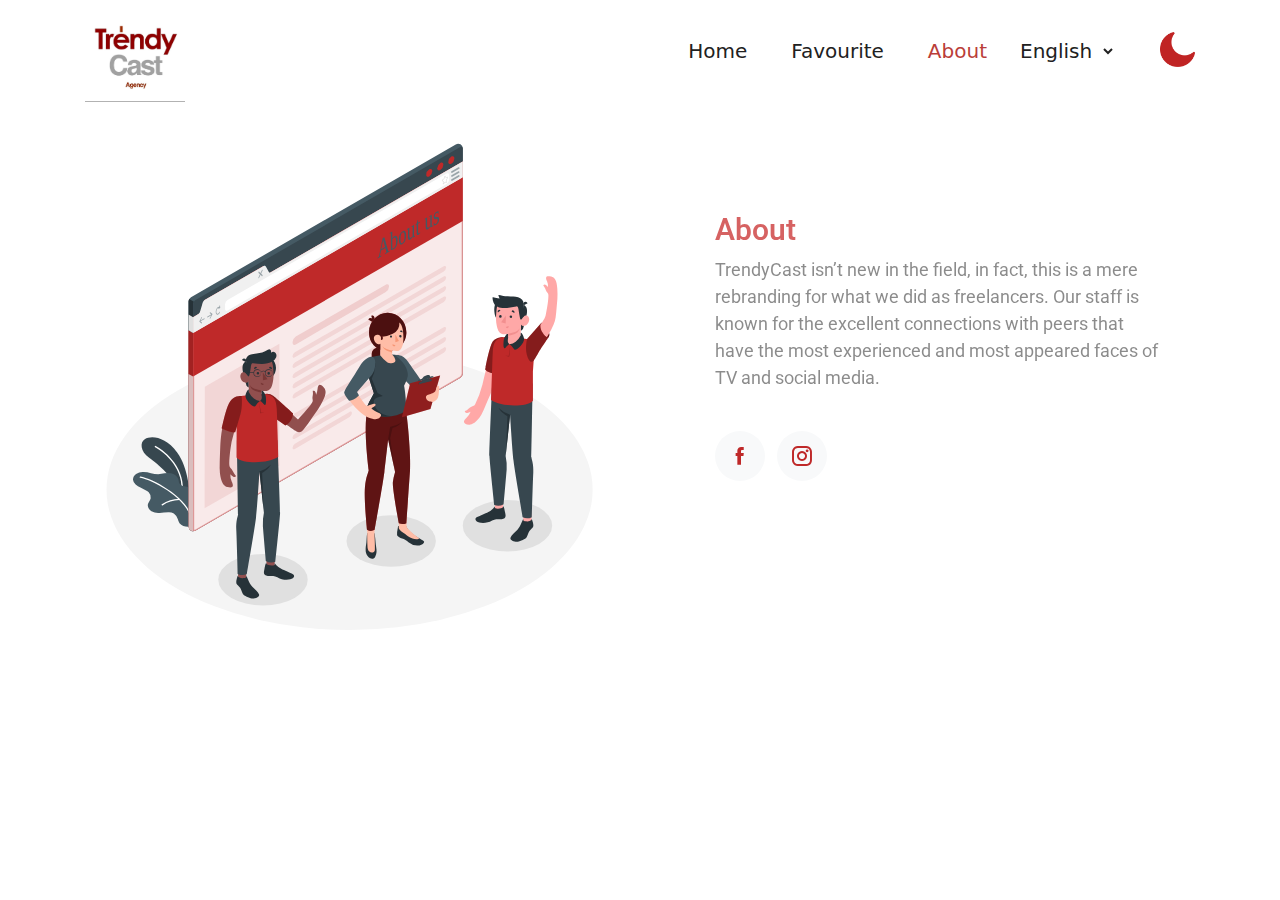
==== about.html @ 9079b52a "Add files via upload" ====
<!DOCTYPE html>
<html lang="en">

<head>
  <meta charset="utf-8">
  <title></title>
  
  <meta content="width=device-width, initial-scale=1.0" name="viewport">
  <meta content="" name="keywords">
  <meta content="" name="description">
  <!-- Google Fonts -->
  <link href="https://fonts.googleapis.com/css?family=Poppins:300,400,700|Roboto:300,400,700&display=swap"
    rel="stylesheet">

  <!-- Bootstrap CSS File -->
  <link href="vendor/bootstrap/css/bootstrap.min.css" rel="stylesheet">

  <!-- Vendor CSS Files -->
  <link href="vendor/icofont/icofont.min.css" rel="stylesheet">
  <link href="vendor/line-awesome/css/line-awesome.min.css" rel="stylesheet">
  <link href="vendor/aos/aos.css" rel="stylesheet">
  <link href="vendor/owlcarousel/assets/owl.carousel.min.css" rel="stylesheet">

  <!--   CSS File -->
  <link href="./css/style.css" rel="stylesheet"> 
  <style>
     .carousel-control-prev-icon {

background-image: url("img/right-arrowreverse.png");
}

.carousel-control-next-icon {

background-image: url("img/right-arrow.png");
}

:root 
  {
  --content:url("./img/moon.png");
  --mode:url("./img/logo.jpg");
  }
  .dark-mode 
  {
  --content:url("./img/sun.png");
  --mode:url("./img/rm_logo.png");

  }
    .changeimg {
  
      content:var(--mode);
      }
      .chngmode
      {
        
        content:var(--content);
      }
  
    </style>
</head>

<body>

  <div class="site-wrap">
    <div class="site-mobile-menu site-navbar-target " >
      <div class="site-mobile-menu-header">
        <div class="site-mobile-menu-close mt-3 ">
          <span class="icofont-close js-menu-toggle " ></span>
        </div>
      </div>
      <div class="site-mobile-menu-body"></div>
    </div>
    <header class="site-navbar js-sticky-header site-navbar-target" role="banner">

      <div class="container">
        <div class="row align-items-center">

          <div class="col-6 col-lg-2 d-block"> 
            <img class="changeimg" id="logoo" width="100"
            class="ml-3"alt="" >
       
          </div>

          <div class="col-12 col-md-10 d-none d-lg-block">
            <nav class="site-navigation position-relative text-right" role="navigation">

              <ul class="site-menu main-menu  js-clone-nav mr-auto d-none d-lg-block">
                <li ><a href="index.html" class="nav-link">Home</a></li>
        
                <li ><a href="favourite.html" class="nav-link">Favourite
                </a></li>
           
                <li class="active"><a href="about.html" class="nav-link">About </a></li>
                <li>
                  <select class="btn1" onchange="location = this.value;"> 
                    <option value="./about.html" selected>english</option> 
                      <option value="./kurdish/about.html" >kurdish</option> 
                   </select> 
                  </li>
   &nbsp; &nbsp; &nbsp; &nbsp; &nbsp;
   <li ><span onclick="iconn()"><img class="chngmode" id="icon" width="35" style="margin-bottom: 8px; cursor: pointer;"  alt=""></li></span>
                
              </ul>
            </nav>
          </div>


          <div class="col-6 d-inline-block d-lg-none ml-md-0 py-3" style="position: relative; top: 3px; ;">

            <a href="#" class="burger site-menu-toggle js-menu-toggle "   data-toggle="collapse"
              data-target="#main-navbar">
              <span></span>
            </a>
          </div>

        </div>
      </div>

    </header>
<main id="main">
    <div class="site-section ">
      <div class="container">
        <div class="row ">
            <div data-aos="fade-right"  class="col-md-6  text-center text-md-left mb-5  mb-md-0" >
                <img src="img/About us page.svg"  alt="">
                </div> 
                &nbsp;     &nbsp;     &nbsp;     &nbsp;
                &nbsp;     &nbsp;     &nbsp;     &nbsp;
          <div class="col-md-5 d"data-aos="fade-right" > 
            <h3 class="w">about</h3>
            <p class="dis">TrendyCast isn’t new in the field, in fact, this is a mere rebranding for what we did as freelancers. Our staff is known for the excellent connections with peers that have the most experienced and most appeared faces of TV and social media.
             </p> 
            <br>
            <p class="social">
                <a href="https://m.facebook.com/TrendyCastAgency/"target="_blank"><span class="icofont-facebook" ></span></a> &nbsp;
                <a href="https://instagram.com/trendycastagency?igshid=YmMyMTA2M2Y="target="_blank"><span class="icofont-instagram"></span></a>&nbsp;
       
                </p>
          </div>
        
        </div>
      </div>
    </div>


  </main> 

  <script>
   
    function iconn()
    {
        var icon = document.getElementById("icon"); 
    var logoo = document.getElementById("logoo")
      document.body.classList.toggle("dark-mode"); 
      var theme;
      if(document.body.classList.contains("dark-mode")){
     
        console.log("Dark mode");
    theme = "DARK";
      }
      else 
      {
      
        console.log("Light mode");
    theme = "LIGHT";
      }
      localStorage.setItem("PageTheme", JSON.stringify(theme));
    }
    let GetTheme = JSON.parse(localStorage.getItem("PageTheme"));
console.log(GetTheme);
if(GetTheme === "DARK"){
 
    document.body.classList = "dark-mode";
    
}else{
    document.body.classList = "";
}

  </script>
  <!-- Vendor JS Files -->
  <script src="vendor/jquery/jquery.min.js"></script>
  <script src="vendor/jquery/jquery-migrate.min.js"></script>
  <script src="vendor/bootstrap/js/bootstrap.min.js"></script>
  <script src="vendor/easing/easing.min.js"></script>
  <script src="vendor/sticky/sticky.js"></script>
  <script src="vendor/aos/aos.js"></script>
  <script src="vendor/owlcarousel/owl.carousel.min.js"></script>

  <!--  JS File -->
  <script src="js/main.js"></script>


</body>

</html>
---- vendor/line-awesome/css/line-awesome.min.css ----
.la,.lab,.lad,.lal,.lar,.las{-moz-osx-font-smoothing:grayscale;-webkit-font-smoothing:antialiased;display:inline-block;font-style:normal;font-variant:normal;text-rendering:auto;line-height:1}.la-lg{font-size:1.33333em;line-height:.75em;vertical-align:-.0667em}.la-xs{font-size:.75em}.la-sm{font-size:.875em}.la-1x{font-size:1em}.la-2x{font-size:2em}.la-3x{font-size:3em}.la-4x{font-size:4em}.la-5x{font-size:5em}.la-6x{font-size:6em}.la-7x{font-size:7em}.la-8x{font-size:8em}.la-9x{font-size:9em}.la-10x{font-size:10em}.la-fw{text-align:center;width:1.25em}.la-ul{list-style-type:none;margin-left:2.5em;padding-left:0}.la-ul>li{position:relative}.la-li{left:-2em;position:absolute;text-align:center;width:2em;line-height:inherit}.la-border{border:solid .08em #eee;border-radius:.1em;padding:.2em .25em .15em}.la-pull-left{float:left}.la-pull-right{float:right}.la.la-pull-left,.lab.la-pull-left,.lal.la-pull-left,.lar.la-pull-left,.las.la-pull-left{margin-right:.3em}.la.la-pull-right,.lab.la-pull-right,.lal.la-pull-right,.lar.la-pull-right,.las.la-pull-right{margin-left:.3em}.la-spin{-webkit-animation:la-spin 2s infinite linear;animation:la-spin 2s infinite linear}.la-pulse{-webkit-animation:la-spin 1s infinite steps(8);animation:la-spin 1s infinite steps(8)}@-webkit-keyframes la-spin{0%{-webkit-transform:rotate(0);transform:rotate(0)}100%{-webkit-transform:rotate(360deg);transform:rotate(360deg)}}@keyframes la-spin{0%{-webkit-transform:rotate(0);transform:rotate(0)}100%{-webkit-transform:rotate(360deg);transform:rotate(360deg)}}.la-rotate-90{-webkit-transform:rotate(90deg);transform:rotate(90deg)}.la-rotate-180{-webkit-transform:rotate(180deg);transform:rotate(180deg)}.la-rotate-270{-webkit-transform:rotate(270deg);transform:rotate(270deg)}.la-flip-horizontal{-webkit-transform:scale(-1,1);transform:scale(-1,1)}.la-flip-vertical{-webkit-transform:scale(1,-1);transform:scale(1,-1)}.la-flip-both,.la-flip-horizontal.la-flip-vertical{-webkit-transform:scale(-1,-1);transform:scale(-1,-1)}:root .la-flip-both,:root .la-flip-horizontal,:root .la-flip-vertical,:root .la-rotate-180,:root .la-rotate-270,:root .la-rotate-90{-webkit-filter:none;filter:none}.la-stack{display:inline-block;height:2em;line-height:2em;position:relative;vertical-align:middle;width:2.5em}.la-stack-1x,.la-stack-2x{left:0;position:absolute;text-align:center;width:100%}.la-stack-1x{line-height:inherit}.la-stack-2x{font-size:2em}.la-inverse{color:#fff}.la-500px:before{content:"\f26e"}.la-accessible-icon:before{content:"\f368"}.la-accusoft:before{content:"\f369"}.la-acquisitions-incorporated:before{content:"\f6af"}.la-ad:before{content:"\f641"}.la-address-book:before{content:"\f2b9"}.la-address-card:before{content:"\f2bb"}.la-adjust:before{content:"\f042"}.la-adn:before{content:"\f170"}.la-adobe:before{content:"\f778"}.la-adversal:before{content:"\f36a"}.la-affiliatetheme:before{content:"\f36b"}.la-air-freshener:before{content:"\f5d0"}.la-airbnb:before{content:"\f834"}.la-algolia:before{content:"\f36c"}.la-align-center:before{content:"\f037"}.la-align-justify:before{content:"\f039"}.la-align-left:before{content:"\f036"}.la-align-right:before{content:"\f038"}.la-alipay:before{content:"\f642"}.la-allergies:before{content:"\f461"}.la-amazon:before{content:"\f270"}.la-amazon-pay:before{content:"\f42c"}.la-ambulance:before{content:"\f0f9"}.la-american-sign-language-interpreting:before{content:"\f2a3"}.la-amilia:before{content:"\f36d"}.la-anchor:before{content:"\f13d"}.la-android:before{content:"\f17b"}.la-angellist:before{content:"\f209"}.la-angle-double-down:before{content:"\f103"}.la-angle-double-left:before{content:"\f100"}.la-angle-double-right:before{content:"\f101"}.la-angle-double-up:before{content:"\f102"}.la-angle-down:before{content:"\f107"}.la-angle-left:before{content:"\f104"}.la-angle-right:before{content:"\f105"}.la-angle-up:before{content:"\f106"}.la-angry:before{content:"\f556"}.la-angrycreative:before{content:"\f36e"}.la-angular:before{content:"\f420"}.la-ankh:before{content:"\f644"}.la-app-store:before{content:"\f36f"}.la-app-store-ios:before{content:"\f370"}.la-apper:before{content:"\f371"}.la-apple:before{content:"\f179"}.la-apple-alt:before{content:"\f5d1"}.la-apple-pay:before{content:"\f415"}.la-archive:before{content:"\f187"}.la-archway:before{content:"\f557"}.la-arrow-alt-circle-down:before{content:"\f358"}.la-arrow-alt-circle-left:before{content:"\f359"}.la-arrow-alt-circle-right:before{content:"\f35a"}.la-arrow-alt-circle-up:before{content:"\f35b"}.la-arrow-circle-down:before{content:"\f0ab"}.la-arrow-circle-left:before{content:"\f0a8"}.la-arrow-circle-right:before{content:"\f0a9"}.la-arrow-circle-up:before{content:"\f0aa"}.la-arrow-down:before{content:"\f063"}.la-arrow-left:before{content:"\f060"}.la-arrow-right:before{content:"\f061"}.la-arrow-up:before{content:"\f062"}.la-arrows-alt:before{content:"\f0b2"}.la-arrows-alt-h:before{content:"\f337"}.la-arrows-alt-v:before{content:"\f338"}.la-artstation:before{content:"\f77a"}.la-assistive-listening-systems:before{content:"\f2a2"}.la-asterisk:before{content:"\f069"}.la-asymmetrik:before{content:"\f372"}.la-at:before{content:"\f1fa"}.la-atlas:before{content:"\f558"}.la-atlassian:before{content:"\f77b"}.la-atom:before{content:"\f5d2"}.la-audible:before{content:"\f373"}.la-audio-description:before{content:"\f29e"}.la-autoprefixer:before{content:"\f41c"}.la-avianex:before{content:"\f374"}.la-aviato:before{content:"\f421"}.la-award:before{content:"\f559"}.la-aws:before{content:"\f375"}.la-baby:before{content:"\f77c"}.la-baby-carriage:before{content:"\f77d"}.la-backspace:before{content:"\f55a"}.la-backward:before{content:"\f04a"}.la-bacon:before{content:"\f7e5"}.la-balance-scale:before{content:"\f24e"}.la-balance-scale-left:before{content:"\f515"}.la-balance-scale-right:before{content:"\f516"}.la-ban:before{content:"\f05e"}.la-band-aid:before{content:"\f462"}.la-bandcamp:before{content:"\f2d5"}.la-barcode:before{content:"\f02a"}.la-bars:before{content:"\f0c9"}.la-baseball-ball:before{content:"\f433"}.la-basketball-ball:before{content:"\f434"}.la-bath:before{content:"\f2cd"}.la-battery-empty:before{content:"\f244"}.la-battery-full:before{content:"\f240"}.la-battery-half:before{content:"\f242"}.la-battery-quarter:before{content:"\f243"}.la-battery-three-quarters:before{content:"\f241"}.la-battle-net:before{content:"\f835"}.la-bed:before{content:"\f236"}.la-beer:before{content:"\f0fc"}.la-behance:before{content:"\f1b4"}.la-behance-square:before{content:"\f1b5"}.la-bell:before{content:"\f0f3"}.la-bell-slash:before{content:"\f1f6"}.la-bezier-curve:before{content:"\f55b"}.la-bible:before{content:"\f647"}.la-bicycle:before{content:"\f206"}.la-biking:before{content:"\f84a"}.la-bimobject:before{content:"\f378"}.la-binoculars:before{content:"\f1e5"}.la-biohazard:before{content:"\f780"}.la-birthday-cake:before{content:"\f1fd"}.la-bitbucket:before{content:"\f171"}.la-bitcoin:before{content:"\f379"}.la-bity:before{content:"\f37a"}.la-black-tie:before{content:"\f27e"}.la-blackberry:before{content:"\f37b"}.la-blender:before{content:"\f517"}.la-blender-phone:before{content:"\f6b6"}.la-blind:before{content:"\f29d"}.la-blog:before{content:"\f781"}.la-blogger:before{content:"\f37c"}.la-blogger-b:before{content:"\f37d"}.la-bluetooth:before{content:"\f293"}.la-bluetooth-b:before{content:"\f294"}.la-bold:before{content:"\f032"}.la-bolt:before{content:"\f0e7"}.la-bomb:before{content:"\f1e2"}.la-bone:before{content:"\f5d7"}.la-bong:before{content:"\f55c"}.la-book:before{content:"\f02d"}.la-book-dead:before{content:"\f6b7"}.la-book-medical:before{content:"\f7e6"}.la-book-open:before{content:"\f518"}.la-book-reader:before{content:"\f5da"}.la-bookmark:before{content:"\f02e"}.la-bootstrap:before{content:"\f836"}.la-border-all:before{content:"\f84c"}.la-border-none:before{content:"\f850"}.la-border-style:before{content:"\f853"}.la-bowling-ball:before{content:"\f436"}.la-box:before{content:"\f466"}.la-box-open:before{content:"\f49e"}.la-boxes:before{content:"\f468"}.la-braille:before{content:"\f2a1"}.la-brain:before{content:"\f5dc"}.la-bread-slice:before{content:"\f7ec"}.la-briefcase:before{content:"\f0b1"}.la-briefcase-medical:before{content:"\f469"}.la-broadcast-tower:before{content:"\f519"}.la-broom:before{content:"\f51a"}.la-brush:before{content:"\f55d"}.la-btc:before{content:"\f15a"}.la-buffer:before{content:"\f837"}.la-bug:before{content:"\f188"}.la-building:before{content:"\f1ad"}.la-bullhorn:before{content:"\f0a1"}.la-bullseye:before{content:"\f140"}.la-burn:before{content:"\f46a"}.la-buromobelexperte:before{content:"\f37f"}.la-bus:before{content:"\f207"}.la-bus-alt:before{content:"\f55e"}.la-business-time:before{content:"\f64a"}.la-buy-n-large:before{content:"\f8a6"}.la-buysellads:before{content:"\f20d"}.la-calculator:before{content:"\f1ec"}.la-calendar:before{content:"\f133"}.la-calendar-alt:before{content:"\f073"}.la-calendar-check:before{content:"\f274"}.la-calendar-day:before{content:"\f783"}.la-calendar-minus:before{content:"\f272"}.la-calendar-plus:before{content:"\f271"}.la-calendar-times:before{content:"\f273"}.la-calendar-week:before{content:"\f784"}.la-camera:before{content:"\f030"}.la-camera-retro:before{content:"\f083"}.la-campground:before{content:"\f6bb"}.la-canadian-maple-leaf:before{content:"\f785"}.la-candy-cane:before{content:"\f786"}.la-cannabis:before{content:"\f55f"}.la-capsules:before{content:"\f46b"}.la-car:before{content:"\f1b9"}.la-car-alt:before{content:"\f5de"}.la-car-battery:before{content:"\f5df"}.la-car-crash:before{content:"\f5e1"}.la-car-side:before{content:"\f5e4"}.la-caret-down:before{content:"\f0d7"}.la-caret-left:before{content:"\f0d9"}.la-caret-right:before{content:"\f0da"}.la-caret-square-down:before{content:"\f150"}.la-caret-square-left:before{content:"\f191"}.la-caret-square-right:before{content:"\f152"}.la-caret-square-up:before{content:"\f151"}.la-caret-up:before{content:"\f0d8"}.la-carrot:before{content:"\f787"}.la-cart-arrow-down:before{content:"\f218"}.la-cart-plus:before{content:"\f217"}.la-cash-register:before{content:"\f788"}.la-cat:before{content:"\f6be"}.la-cc-amazon-pay:before{content:"\f42d"}.la-cc-amex:before{content:"\f1f3"}.la-cc-apple-pay:before{content:"\f416"}.la-cc-diners-club:before{content:"\f24c"}.la-cc-discover:before{content:"\f1f2"}.la-cc-jcb:before{content:"\f24b"}.la-cc-mastercard:before{content:"\f1f1"}.la-cc-paypal:before{content:"\f1f4"}.la-cc-stripe:before{content:"\f1f5"}.la-cc-visa:before{content:"\f1f0"}.la-centercode:before{content:"\f380"}.la-centos:before{content:"\f789"}.la-certificate:before{content:"\f0a3"}.la-chair:before{content:"\f6c0"}.la-chalkboard:before{content:"\f51b"}.la-chalkboard-teacher:before{content:"\f51c"}.la-charging-station:before{content:"\f5e7"}.la-chart-area:before{content:"\f1fe"}.la-chart-bar:before{content:"\f080"}.la-chart-line:before{content:"\f201"}.la-chart-pie:before{content:"\f200"}.la-check:before{content:"\f00c"}.la-check-circle:before{content:"\f058"}.la-check-double:before{content:"\f560"}.la-check-square:before{content:"\f14a"}.la-cheese:before{content:"\f7ef"}.la-chess:before{content:"\f439"}.la-chess-bishop:before{content:"\f43a"}.la-chess-board:before{content:"\f43c"}.la-chess-king:before{content:"\f43f"}.la-chess-knight:before{content:"\f441"}.la-chess-pawn:before{content:"\f443"}.la-chess-queen:before{content:"\f445"}.la-chess-rook:before{content:"\f447"}.la-chevron-circle-down:before{content:"\f13a"}.la-chevron-circle-left:before{content:"\f137"}.la-chevron-circle-right:before{content:"\f138"}.la-chevron-circle-up:before{content:"\f139"}.la-chevron-down:before{content:"\f078"}.la-chevron-left:before{content:"\f053"}.la-chevron-right:before{content:"\f054"}.la-chevron-up:before{content:"\f077"}.la-child:before{content:"\f1ae"}.la-chrome:before{content:"\f268"}.la-chromecast:before{content:"\f838"}.la-church:before{content:"\f51d"}.la-circle:before{content:"\f111"}.la-circle-notch:before{content:"\f1ce"}.la-city:before{content:"\f64f"}.la-clinic-medical:before{content:"\f7f2"}.la-clipboard:before{content:"\f328"}.la-clipboard-check:before{content:"\f46c"}.la-clipboard-list:before{content:"\f46d"}.la-clock:before{content:"\f017"}.la-clone:before{content:"\f24d"}.la-closed-captioning:before{content:"\f20a"}.la-cloud:before{content:"\f0c2"}.la-cloud-download-alt:before{content:"\f381"}.la-cloud-meatball:before{content:"\f73b"}.la-cloud-moon:before{content:"\f6c3"}.la-cloud-moon-rain:before{content:"\f73c"}.la-cloud-rain:before{content:"\f73d"}.la-cloud-showers-heavy:before{content:"\f740"}.la-cloud-sun:before{content:"\f6c4"}.la-cloud-sun-rain:before{content:"\f743"}.la-cloud-upload-alt:before{content:"\f382"}.la-cloudscale:before{content:"\f383"}.la-cloudsmith:before{content:"\f384"}.la-cloudversify:before{content:"\f385"}.la-cocktail:before{content:"\f561"}.la-code:before{content:"\f121"}.la-code-branch:before{content:"\f126"}.la-codepen:before{content:"\f1cb"}.la-codiepie:before{content:"\f284"}.la-coffee:before{content:"\f0f4"}.la-cog:before{content:"\f013"}.la-cogs:before{content:"\f085"}.la-coins:before{content:"\f51e"}.la-columns:before{content:"\f0db"}.la-comment:before{content:"\f075"}.la-comment-alt:before{content:"\f27a"}.la-comment-dollar:before{content:"\f651"}.la-comment-dots:before{content:"\f4ad"}.la-comment-medical:before{content:"\f7f5"}.la-comment-slash:before{content:"\f4b3"}.la-comments:before{content:"\f086"}.la-comments-dollar:before{content:"\f653"}.la-compact-disc:before{content:"\f51f"}.la-compass:before{content:"\f14e"}.la-compress:before{content:"\f066"}.la-compress-arrows-alt:before{content:"\f78c"}.la-concierge-bell:before{content:"\f562"}.la-confluence:before{content:"\f78d"}.la-connectdevelop:before{content:"\f20e"}.la-contao:before{content:"\f26d"}.la-cookie:before{content:"\f563"}.la-cookie-bite:before{content:"\f564"}.la-copy:before{content:"\f0c5"}.la-copyright:before{content:"\f1f9"}.la-cotton-bureau:before{content:"\f89e"}.la-couch:before{content:"\f4b8"}.la-cpanel:before{content:"\f388"}.la-creative-commons:before{content:"\f25e"}.la-creative-commons-by:before{content:"\f4e7"}.la-creative-commons-nc:before{content:"\f4e8"}.la-creative-commons-nc-eu:before{content:"\f4e9"}.la-creative-commons-nc-jp:before{content:"\f4ea"}.la-creative-commons-nd:before{content:"\f4eb"}.la-creative-commons-pd:before{content:"\f4ec"}.la-creative-commons-pd-alt:before{content:"\f4ed"}.la-creative-commons-remix:before{content:"\f4ee"}.la-creative-commons-sa:before{content:"\f4ef"}.la-creative-commons-sampling:before{content:"\f4f0"}.la-creative-commons-sampling-plus:before{content:"\f4f1"}.la-creative-commons-share:before{content:"\f4f2"}.la-creative-commons-zero:before{content:"\f4f3"}.la-credit-card:before{content:"\f09d"}.la-critical-role:before{content:"\f6c9"}.la-crop:before{content:"\f125"}.la-crop-alt:before{content:"\f565"}.la-cross:before{content:"\f654"}.la-crosshairs:before{content:"\f05b"}.la-crow:before{content:"\f520"}.la-crown:before{content:"\f521"}.la-crutch:before{content:"\f7f7"}.la-css3:before{content:"\f13c"}.la-css3-alt:before{content:"\f38b"}.la-cube:before{content:"\f1b2"}.la-cubes:before{content:"\f1b3"}.la-cut:before{content:"\f0c4"}.la-cuttlefish:before{content:"\f38c"}.la-d-and-d:before{content:"\f38d"}.la-d-and-d-beyond:before{content:"\f6ca"}.la-dashcube:before{content:"\f210"}.la-database:before{content:"\f1c0"}.la-deaf:before{content:"\f2a4"}.la-delicious:before{content:"\f1a5"}.la-democrat:before{content:"\f747"}.la-deploydog:before{content:"\f38e"}.la-deskpro:before{content:"\f38f"}.la-desktop:before{content:"\f108"}.la-dev:before{content:"\f6cc"}.la-deviantart:before{content:"\f1bd"}.la-dharmachakra:before{content:"\f655"}.la-dhl:before{content:"\f790"}.la-diagnoses:before{content:"\f470"}.la-diaspora:before{content:"\f791"}.la-dice:before{content:"\f522"}.la-dice-d20:before{content:"\f6cf"}.la-dice-d6:before{content:"\f6d1"}.la-dice-five:before{content:"\f523"}.la-dice-four:before{content:"\f524"}.la-dice-one:before{content:"\f525"}.la-dice-six:before{content:"\f526"}.la-dice-three:before{content:"\f527"}.la-dice-two:before{content:"\f528"}.la-digg:before{content:"\f1a6"}.la-digital-ocean:before{content:"\f391"}.la-digital-tachograph:before{content:"\f566"}.la-directions:before{content:"\f5eb"}.la-discord:before{content:"\f392"}.la-discourse:before{content:"\f393"}.la-divide:before{content:"\f529"}.la-dizzy:before{content:"\f567"}.la-dna:before{content:"\f471"}.la-dochub:before{content:"\f394"}.la-docker:before{content:"\f395"}.la-dog:before{content:"\f6d3"}.la-dollar-sign:before{content:"\f155"}.la-dolly:before{content:"\f472"}.la-dolly-flatbed:before{content:"\f474"}.la-donate:before{content:"\f4b9"}.la-door-closed:before{content:"\f52a"}.la-door-open:before{content:"\f52b"}.la-dot-circle:before{content:"\f192"}.la-dove:before{content:"\f4ba"}.la-download:before{content:"\f019"}.la-draft2digital:before{content:"\f396"}.la-drafting-compass:before{content:"\f568"}.la-dragon:before{content:"\f6d5"}.la-draw-polygon:before{content:"\f5ee"}.la-dribbble:before{content:"\f17d"}.la-dribbble-square:before{content:"\f397"}.la-dropbox:before{content:"\f16b"}.la-drum:before{content:"\f569"}.la-drum-steelpan:before{content:"\f56a"}.la-drumstick-bite:before{content:"\f6d7"}.la-drupal:before{content:"\f1a9"}.la-dumbbell:before{content:"\f44b"}.la-dumpster:before{content:"\f793"}.la-dumpster-fire:before{content:"\f794"}.la-dungeon:before{content:"\f6d9"}.la-dyalog:before{content:"\f399"}.la-earlybirds:before{content:"\f39a"}.la-ebay:before{content:"\f4f4"}.la-edge:before{content:"\f282"}.la-edit:before{content:"\f044"}.la-egg:before{content:"\f7fb"}.la-eject:before{content:"\f052"}.la-elementor:before{content:"\f430"}.la-ellipsis-h:before{content:"\f141"}.la-ellipsis-v:before{content:"\f142"}.la-ello:before{content:"\f5f1"}.la-ember:before{content:"\f423"}.la-empire:before{content:"\f1d1"}.la-envelope:before{content:"\f0e0"}.la-envelope-open:before{content:"\f2b6"}.la-envelope-open-text:before{content:"\f658"}.la-envelope-square:before{content:"\f199"}.la-envira:before{content:"\f299"}.la-equals:before{content:"\f52c"}.la-eraser:before{content:"\f12d"}.la-erlang:before{content:"\f39d"}.la-ethereum:before{content:"\f42e"}.la-ethernet:before{content:"\f796"}.la-etsy:before{content:"\f2d7"}.la-euro-sign:before{content:"\f153"}.la-evernote:before{content:"\f839"}.la-exchange-alt:before{content:"\f362"}.la-exclamation:before{content:"\f12a"}.la-exclamation-circle:before{content:"\f06a"}.la-exclamation-triangle:before{content:"\f071"}.la-expand:before{content:"\f065"}.la-expand-arrows-alt:before{content:"\f31e"}.la-expeditedssl:before{content:"\f23e"}.la-external-link-alt:before{content:"\f35d"}.la-external-link-square-alt:before{content:"\f360"}.la-eye:before{content:"\f06e"}.la-eye-dropper:before{content:"\f1fb"}.la-eye-slash:before{content:"\f070"}.la-facebook:before{content:"\f09a"}.la-facebook-f:before{content:"\f39e"}.la-facebook-messenger:before{content:"\f39f"}.la-facebook-square:before{content:"\f082"}.la-fan:before{content:"\f863"}.la-fantasy-flight-games:before{content:"\f6dc"}.la-fast-backward:before{content:"\f049"}.la-fast-forward:before{content:"\f050"}.la-fax:before{content:"\f1ac"}.la-feather:before{content:"\f52d"}.la-feather-alt:before{content:"\f56b"}.la-fedex:before{content:"\f797"}.la-fedora:before{content:"\f798"}.la-female:before{content:"\f182"}.la-fighter-jet:before{content:"\f0fb"}.la-figma:before{content:"\f799"}.la-file:before{content:"\f15b"}.la-file-alt:before{content:"\f15c"}.la-file-archive:before{content:"\f1c6"}.la-file-audio:before{content:"\f1c7"}.la-file-code:before{content:"\f1c9"}.la-file-contract:before{content:"\f56c"}.la-file-csv:before{content:"\f6dd"}.la-file-download:before{content:"\f56d"}.la-file-excel:before{content:"\f1c3"}.la-file-export:before{content:"\f56e"}.la-file-image:before{content:"\f1c5"}.la-file-import:before{content:"\f56f"}.la-file-invoice:before{content:"\f570"}.la-file-invoice-dollar:before{content:"\f571"}.la-file-medical:before{content:"\f477"}.la-file-medical-alt:before{content:"\f478"}.la-file-pdf:before{content:"\f1c1"}.la-file-powerpoint:before{content:"\f1c4"}.la-file-prescription:before{content:"\f572"}.la-file-signature:before{content:"\f573"}.la-file-upload:before{content:"\f574"}.la-file-video:before{content:"\f1c8"}.la-file-word:before{content:"\f1c2"}.la-fill:before{content:"\f575"}.la-fill-drip:before{content:"\f576"}.la-film:before{content:"\f008"}.la-filter:before{content:"\f0b0"}.la-fingerprint:before{content:"\f577"}.la-fire:before{content:"\f06d"}.la-fire-alt:before{content:"\f7e4"}.la-fire-extinguisher:before{content:"\f134"}.la-firefox:before{content:"\f269"}.la-first-aid:before{content:"\f479"}.la-first-order:before{content:"\f2b0"}.la-first-order-alt:before{content:"\f50a"}.la-firstdraft:before{content:"\f3a1"}.la-fish:before{content:"\f578"}.la-fist-raised:before{content:"\f6de"}.la-flag:before{content:"\f024"}.la-flag-checkered:before{content:"\f11e"}.la-flag-usa:before{content:"\f74d"}.la-flask:before{content:"\f0c3"}.la-flickr:before{content:"\f16e"}.la-flipboard:before{content:"\f44d"}.la-flushed:before{content:"\f579"}.la-fly:before{content:"\f417"}.la-folder:before{content:"\f07b"}.la-folder-minus:before{content:"\f65d"}.la-folder-open:before{content:"\f07c"}.la-folder-plus:before{content:"\f65e"}.la-font:before{content:"\f031"}.la-font-awesome:before{content:"\f2b4"}.la-font-awesome-alt:before{content:"\f35c"}.la-font-awesome-flag:before{content:"\f425"}.la-font-awesome-logo-full:before{content:"\f4e6"}.la-fonticons:before{content:"\f280"}.la-fonticons-fi:before{content:"\f3a2"}.la-football-ball:before{content:"\f44e"}.la-fort-awesome:before{content:"\f286"}.la-fort-awesome-alt:before{content:"\f3a3"}.la-forumbee:before{content:"\f211"}.la-forward:before{content:"\f04e"}.la-foursquare:before{content:"\f180"}.la-free-code-camp:before{content:"\f2c5"}.la-freebsd:before{content:"\f3a4"}.la-frog:before{content:"\f52e"}.la-frown:before{content:"\f119"}.la-frown-open:before{content:"\f57a"}.la-fulcrum:before{content:"\f50b"}.la-funnel-dollar:before{content:"\f662"}.la-futbol:before{content:"\f1e3"}.la-galactic-republic:before{content:"\f50c"}.la-galactic-senate:before{content:"\f50d"}.la-gamepad:before{content:"\f11b"}.la-gas-pump:before{content:"\f52f"}.la-gavel:before{content:"\f0e3"}.la-gem:before{content:"\f3a5"}.la-genderless:before{content:"\f22d"}.la-get-pocket:before{content:"\f265"}.la-gg:before{content:"\f260"}.la-gg-circle:before{content:"\f261"}.la-ghost:before{content:"\f6e2"}.la-gift:before{content:"\f06b"}.la-gifts:before{content:"\f79c"}.la-git:before{content:"\f1d3"}.la-git-alt:before{content:"\f841"}.la-git-square:before{content:"\f1d2"}.la-github:before{content:"\f09b"}.la-github-alt:before{content:"\f113"}.la-github-square:before{content:"\f092"}.la-gitkraken:before{content:"\f3a6"}.la-gitlab:before{content:"\f296"}.la-gitter:before{content:"\f426"}.la-glass-cheers:before{content:"\f79f"}.la-glass-martini:before{content:"\f000"}.la-glass-martini-alt:before{content:"\f57b"}.la-glass-whiskey:before{content:"\f7a0"}.la-glasses:before{content:"\f530"}.la-glide:before{content:"\f2a5"}.la-glide-g:before{content:"\f2a6"}.la-globe:before{content:"\f0ac"}.la-globe-africa:before{content:"\f57c"}.la-globe-americas:before{content:"\f57d"}.la-globe-asia:before{content:"\f57e"}.la-globe-europe:before{content:"\f7a2"}.la-gofore:before{content:"\f3a7"}.la-golf-ball:before{content:"\f450"}.la-goodreads:before{content:"\f3a8"}.la-goodreads-g:before{content:"\f3a9"}.la-google:before{content:"\f1a0"}.la-google-drive:before{content:"\f3aa"}.la-google-play:before{content:"\f3ab"}.la-google-plus:before{content:"\f2b3"}.la-google-plus-g:before{content:"\f0d5"}.la-google-plus-square:before{content:"\f0d4"}.la-google-wallet:before{content:"\f1ee"}.la-gopuram:before{content:"\f664"}.la-graduation-cap:before{content:"\f19d"}.la-gratipay:before{content:"\f184"}.la-grav:before{content:"\f2d6"}.la-greater-than:before{content:"\f531"}.la-greater-than-equal:before{content:"\f532"}.la-grimace:before{content:"\f57f"}.la-grin:before{content:"\f580"}.la-grin-alt:before{content:"\f581"}.la-grin-beam:before{content:"\f582"}.la-grin-beam-sweat:before{content:"\f583"}.la-grin-hearts:before{content:"\f584"}.la-grin-squint:before{content:"\f585"}.la-grin-squint-tears:before{content:"\f586"}.la-grin-stars:before{content:"\f587"}.la-grin-tears:before{content:"\f588"}.la-grin-tongue:before{content:"\f589"}.la-grin-tongue-squint:before{content:"\f58a"}.la-grin-tongue-wink:before{content:"\f58b"}.la-grin-wink:before{content:"\f58c"}.la-grip-horizontal:before{content:"\f58d"}.la-grip-lines:before{content:"\f7a4"}.la-grip-lines-vertical:before{content:"\f7a5"}.la-grip-vertical:before{content:"\f58e"}.la-gripfire:before{content:"\f3ac"}.la-grunt:before{content:"\f3ad"}.la-guitar:before{content:"\f7a6"}.la-gulp:before{content:"\f3ae"}.la-h-square:before{content:"\f0fd"}.la-hacker-news:before{content:"\f1d4"}.la-hacker-news-square:before{content:"\f3af"}.la-hackerrank:before{content:"\f5f7"}.la-hamburger:before{content:"\f805"}.la-hammer:before{content:"\f6e3"}.la-hamsa:before{content:"\f665"}.la-hand-holding:before{content:"\f4bd"}.la-hand-holding-heart:before{content:"\f4be"}.la-hand-holding-usd:before{content:"\f4c0"}.la-hand-lizard:before{content:"\f258"}.la-hand-middle-finger:before{content:"\f806"}.la-hand-paper:before{content:"\f256"}.la-hand-peace:before{content:"\f25b"}.la-hand-point-down:before{content:"\f0a7"}.la-hand-point-left:before{content:"\f0a5"}.la-hand-point-right:before{content:"\f0a4"}.la-hand-point-up:before{content:"\f0a6"}.la-hand-pointer:before{content:"\f25a"}.la-hand-rock:before{content:"\f255"}.la-hand-scissors:before{content:"\f257"}.la-hand-spock:before{content:"\f259"}.la-hands:before{content:"\f4c2"}.la-hands-helping:before{content:"\f4c4"}.la-handshake:before{content:"\f2b5"}.la-hanukiah:before{content:"\f6e6"}.la-hard-hat:before{content:"\f807"}.la-hashtag:before{content:"\f292"}.la-hat-cowboy:before{content:"\f8c0"}.la-hat-cowboy-side:before{content:"\f8c1"}.la-hat-wizard:before{content:"\f6e8"}.la-haykal:before{content:"\f666"}.la-hdd:before{content:"\f0a0"}.la-heading:before{content:"\f1dc"}.la-headphones:before{content:"\f025"}.la-headphones-alt:before{content:"\f58f"}.la-headset:before{content:"\f590"}.la-heart:before{content:"\f004"}.la-heart-broken:before{content:"\f7a9"}.la-heartbeat:before{content:"\f21e"}.la-helicopter:before{content:"\f533"}.la-highlighter:before{content:"\f591"}.la-hiking:before{content:"\f6ec"}.la-hippo:before{content:"\f6ed"}.la-hips:before{content:"\f452"}.la-hire-a-helper:before{content:"\f3b0"}.la-history:before{content:"\f1da"}.la-hockey-puck:before{content:"\f453"}.la-holly-berry:before{content:"\f7aa"}.la-home:before{content:"\f015"}.la-hooli:before{content:"\f427"}.la-hornbill:before{content:"\f592"}.la-horse:before{content:"\f6f0"}.la-horse-head:before{content:"\f7ab"}.la-hospital:before{content:"\f0f8"}.la-hospital-alt:before{content:"\f47d"}.la-hospital-symbol:before{content:"\f47e"}.la-hot-tub:before{content:"\f593"}.la-hotdog:before{content:"\f80f"}.la-hotel:before{content:"\f594"}.la-hotjar:before{content:"\f3b1"}.la-hourglass:before{content:"\f254"}.la-hourglass-end:before{content:"\f253"}.la-hourglass-half:before{content:"\f252"}.la-hourglass-start:before{content:"\f251"}.la-house-damage:before{content:"\f6f1"}.la-houzz:before{content:"\f27c"}.la-hryvnia:before{content:"\f6f2"}.la-html5:before{content:"\f13b"}.la-hubspot:before{content:"\f3b2"}.la-i-cursor:before{content:"\f246"}.la-ice-cream:before{content:"\f810"}.la-icicles:before{content:"\f7ad"}.la-icons:before{content:"\f86d"}.la-id-badge:before{content:"\f2c1"}.la-id-card:before{content:"\f2c2"}.la-id-card-alt:before{content:"\f47f"}.la-igloo:before{content:"\f7ae"}.la-image:before{content:"\f03e"}.la-images:before{content:"\f302"}.la-imdb:before{content:"\f2d8"}.la-inbox:before{content:"\f01c"}.la-indent:before{content:"\f03c"}.la-industry:before{content:"\f275"}.la-infinity:before{content:"\f534"}.la-info:before{content:"\f129"}.la-info-circle:before{content:"\f05a"}.la-instagram:before{content:"\f16d"}.la-intercom:before{content:"\f7af"}.la-internet-explorer:before{content:"\f26b"}.la-invision:before{content:"\f7b0"}.la-ioxhost:before{content:"\f208"}.la-italic:before{content:"\f033"}.la-itch-io:before{content:"\f83a"}.la-itunes:before{content:"\f3b4"}.la-itunes-note:before{content:"\f3b5"}.la-java:before{content:"\f4e4"}.la-jedi:before{content:"\f669"}.la-jedi-order:before{content:"\f50e"}.la-jenkins:before{content:"\f3b6"}.la-jira:before{content:"\f7b1"}.la-joget:before{content:"\f3b7"}.la-joint:before{content:"\f595"}.la-joomla:before{content:"\f1aa"}.la-journal-whills:before{content:"\f66a"}.la-js:before{content:"\f3b8"}.la-js-square:before{content:"\f3b9"}.la-jsfiddle:before{content:"\f1cc"}.la-kaaba:before{content:"\f66b"}.la-kaggle:before{content:"\f5fa"}.la-key:before{content:"\f084"}.la-keybase:before{content:"\f4f5"}.la-keyboard:before{content:"\f11c"}.la-keycdn:before{content:"\f3ba"}.la-khanda:before{content:"\f66d"}.la-kickstarter:before{content:"\f3bb"}.la-kickstarter-k:before{content:"\f3bc"}.la-kiss:before{content:"\f596"}.la-kiss-beam:before{content:"\f597"}.la-kiss-wink-heart:before{content:"\f598"}.la-kiwi-bird:before{content:"\f535"}.la-korvue:before{content:"\f42f"}.la-landmark:before{content:"\f66f"}.la-language:before{content:"\f1ab"}.la-laptop:before{content:"\f109"}.la-laptop-code:before{content:"\f5fc"}.la-laptop-medical:before{content:"\f812"}.la-laravel:before{content:"\f3bd"}.la-lastfm:before{content:"\f202"}.la-lastfm-square:before{content:"\f203"}.la-laugh:before{content:"\f599"}.la-laugh-beam:before{content:"\f59a"}.la-laugh-squint:before{content:"\f59b"}.la-laugh-wink:before{content:"\f59c"}.la-layer-group:before{content:"\f5fd"}.la-leaf:before{content:"\f06c"}.la-leanpub:before{content:"\f212"}.la-lemon:before{content:"\f094"}.la-less:before{content:"\f41d"}.la-less-than:before{content:"\f536"}.la-less-than-equal:before{content:"\f537"}.la-level-down-alt:before{content:"\f3be"}.la-level-up-alt:before{content:"\f3bf"}.la-life-ring:before{content:"\f1cd"}.la-lightbulb:before{content:"\f0eb"}.la-line:before{content:"\f3c0"}.la-link:before{content:"\f0c1"}.la-linkedin:before{content:"\f08c"}.la-linkedin-in:before{content:"\f0e1"}.la-linode:before{content:"\f2b8"}.la-linux:before{content:"\f17c"}.la-lira-sign:before{content:"\f195"}.la-list:before{content:"\f03a"}.la-list-alt:before{content:"\f022"}.la-list-ol:before{content:"\f0cb"}.la-list-ul:before{content:"\f0ca"}.la-location-arrow:before{content:"\f124"}.la-lock:before{content:"\f023"}.la-lock-open:before{content:"\f3c1"}.la-long-arrow-alt-down:before{content:"\f309"}.la-long-arrow-alt-left:before{content:"\f30a"}.la-long-arrow-alt-right:before{content:"\f30b"}.la-long-arrow-alt-up:before{content:"\f30c"}.la-low-vision:before{content:"\f2a8"}.la-luggage-cart:before{content:"\f59d"}.la-lyft:before{content:"\f3c3"}.la-magento:before{content:"\f3c4"}.la-magic:before{content:"\f0d0"}.la-magnet:before{content:"\f076"}.la-mail-bulk:before{content:"\f674"}.la-mailchimp:before{content:"\f59e"}.la-male:before{content:"\f183"}.la-mandalorian:before{content:"\f50f"}.la-map:before{content:"\f279"}.la-map-marked:before{content:"\f59f"}.la-map-marked-alt:before{content:"\f5a0"}.la-map-marker:before{content:"\f041"}.la-map-marker-alt:before{content:"\f3c5"}.la-map-pin:before{content:"\f276"}.la-map-signs:before{content:"\f277"}.la-markdown:before{content:"\f60f"}.la-marker:before{content:"\f5a1"}.la-mars:before{content:"\f222"}.la-mars-double:before{content:"\f227"}.la-mars-stroke:before{content:"\f229"}.la-mars-stroke-h:before{content:"\f22b"}.la-mars-stroke-v:before{content:"\f22a"}.la-mask:before{content:"\f6fa"}.la-mastodon:before{content:"\f4f6"}.la-maxcdn:before{content:"\f136"}.la-mdb:before{content:"\f8ca"}.la-medal:before{content:"\f5a2"}.la-medapps:before{content:"\f3c6"}.la-medium:before{content:"\f23a"}.la-medium-m:before{content:"\f3c7"}.la-medkit:before{content:"\f0fa"}.la-medrt:before{content:"\f3c8"}.la-meetup:before{content:"\f2e0"}.la-megaport:before{content:"\f5a3"}.la-meh:before{content:"\f11a"}.la-meh-blank:before{content:"\f5a4"}.la-meh-rolling-eyes:before{content:"\f5a5"}.la-memory:before{content:"\f538"}.la-mendeley:before{content:"\f7b3"}.la-menorah:before{content:"\f676"}.la-mercury:before{content:"\f223"}.la-meteor:before{content:"\f753"}.la-microchip:before{content:"\f2db"}.la-microphone:before{content:"\f130"}.la-microphone-alt:before{content:"\f3c9"}.la-microphone-alt-slash:before{content:"\f539"}.la-microphone-slash:before{content:"\f131"}.la-microscope:before{content:"\f610"}.la-microsoft:before{content:"\f3ca"}.la-minus:before{content:"\f068"}.la-minus-circle:before{content:"\f056"}.la-minus-square:before{content:"\f146"}.la-mitten:before{content:"\f7b5"}.la-mix:before{content:"\f3cb"}.la-mixcloud:before{content:"\f289"}.la-mizuni:before{content:"\f3cc"}.la-mobile:before{content:"\f10b"}.la-mobile-alt:before{content:"\f3cd"}.la-modx:before{content:"\f285"}.la-monero:before{content:"\f3d0"}.la-money-bill:before{content:"\f0d6"}.la-money-bill-alt:before{content:"\f3d1"}.la-money-bill-wave:before{content:"\f53a"}.la-money-bill-wave-alt:before{content:"\f53b"}.la-money-check:before{content:"\f53c"}.la-money-check-alt:before{content:"\f53d"}.la-monument:before{content:"\f5a6"}.la-moon:before{content:"\f186"}.la-mortar-pestle:before{content:"\f5a7"}.la-mosque:before{content:"\f678"}.la-motorcycle:before{content:"\f21c"}.la-mountain:before{content:"\f6fc"}.la-mouse:before{content:"\f8cc"}.la-mouse-pointer:before{content:"\f245"}.la-mug-hot:before{content:"\f7b6"}.la-music:before{content:"\f001"}.la-napster:before{content:"\f3d2"}.la-neos:before{content:"\f612"}.la-network-wired:before{content:"\f6ff"}.la-neuter:before{content:"\f22c"}.la-newspaper:before{content:"\f1ea"}.la-nimblr:before{content:"\f5a8"}.la-node:before{content:"\f419"}.la-node-js:before{content:"\f3d3"}.la-not-equal:before{content:"\f53e"}.la-notes-medical:before{content:"\f481"}.la-npm:before{content:"\f3d4"}.la-ns8:before{content:"\f3d5"}.la-nutritionix:before{content:"\f3d6"}.la-object-group:before{content:"\f247"}.la-object-ungroup:before{content:"\f248"}.la-odnoklassniki:before{content:"\f263"}.la-odnoklassniki-square:before{content:"\f264"}.la-oil-can:before{content:"\f613"}.la-old-republic:before{content:"\f510"}.la-om:before{content:"\f679"}.la-opencart:before{content:"\f23d"}.la-openid:before{content:"\f19b"}.la-opera:before{content:"\f26a"}.la-optin-monster:before{content:"\f23c"}.la-orcid:before{content:"\f8d2"}.la-osi:before{content:"\f41a"}.la-otter:before{content:"\f700"}.la-outdent:before{content:"\f03b"}.la-page4:before{content:"\f3d7"}.la-pagelines:before{content:"\f18c"}.la-pager:before{content:"\f815"}.la-paint-brush:before{content:"\f1fc"}.la-paint-roller:before{content:"\f5aa"}.la-palette:before{content:"\f53f"}.la-palfed:before{content:"\f3d8"}.la-pallet:before{content:"\f482"}.la-paper-plane:before{content:"\f1d8"}.la-paperclip:before{content:"\f0c6"}.la-parachute-box:before{content:"\f4cd"}.la-paragraph:before{content:"\f1dd"}.la-parking:before{content:"\f540"}.la-passport:before{content:"\f5ab"}.la-pastafarianism:before{content:"\f67b"}.la-paste:before{content:"\f0ea"}.la-patreon:before{content:"\f3d9"}.la-pause:before{content:"\f04c"}.la-pause-circle:before{content:"\f28b"}.la-paw:before{content:"\f1b0"}.la-paypal:before{content:"\f1ed"}.la-peace:before{content:"\f67c"}.la-pen:before{content:"\f304"}.la-pen-alt:before{content:"\f305"}.la-pen-fancy:before{content:"\f5ac"}.la-pen-nib:before{content:"\f5ad"}.la-pen-square:before{content:"\f14b"}.la-pencil-alt:before{content:"\f303"}.la-pencil-ruler:before{content:"\f5ae"}.la-penny-arcade:before{content:"\f704"}.la-people-carry:before{content:"\f4ce"}.la-pepper-hot:before{content:"\f816"}.la-percent:before{content:"\f295"}.la-percentage:before{content:"\f541"}.la-periscope:before{content:"\f3da"}.la-person-booth:before{content:"\f756"}.la-phabricator:before{content:"\f3db"}.la-phoenix-framework:before{content:"\f3dc"}.la-phoenix-squadron:before{content:"\f511"}.la-phone:before{content:"\f095"}.la-phone-alt:before{content:"\f879"}.la-phone-slash:before{content:"\f3dd"}.la-phone-square:before{content:"\f098"}.la-phone-square-alt:before{content:"\f87b"}.la-phone-volume:before{content:"\f2a0"}.la-photo-video:before{content:"\f87c"}.la-php:before{content:"\f457"}.la-pied-piper:before{content:"\f2ae"}.la-pied-piper-alt:before{content:"\f1a8"}.la-pied-piper-hat:before{content:"\f4e5"}.la-pied-piper-pp:before{content:"\f1a7"}.la-piggy-bank:before{content:"\f4d3"}.la-pills:before{content:"\f484"}.la-pinterest:before{content:"\f0d2"}.la-pinterest-p:before{content:"\f231"}.la-pinterest-square:before{content:"\f0d3"}.la-pizza-slice:before{content:"\f818"}.la-place-of-worship:before{content:"\f67f"}.la-plane:before{content:"\f072"}.la-plane-arrival:before{content:"\f5af"}.la-plane-departure:before{content:"\f5b0"}.la-play:before{content:"\f04b"}.la-play-circle:before{content:"\f144"}.la-playstation:before{content:"\f3df"}.la-plug:before{content:"\f1e6"}.la-plus:before{content:"\f067"}.la-plus-circle:before{content:"\f055"}.la-plus-square:before{content:"\f0fe"}.la-podcast:before{content:"\f2ce"}.la-poll:before{content:"\f681"}.la-poll-h:before{content:"\f682"}.la-poo:before{content:"\f2fe"}.la-poo-storm:before{content:"\f75a"}.la-poop:before{content:"\f619"}.la-portrait:before{content:"\f3e0"}.la-pound-sign:before{content:"\f154"}.la-power-off:before{content:"\f011"}.la-pray:before{content:"\f683"}.la-praying-hands:before{content:"\f684"}.la-prescription:before{content:"\f5b1"}.la-prescription-bottle:before{content:"\f485"}.la-prescription-bottle-alt:before{content:"\f486"}.la-print:before{content:"\f02f"}.la-procedures:before{content:"\f487"}.la-product-hunt:before{content:"\f288"}.la-project-diagram:before{content:"\f542"}.la-pushed:before{content:"\f3e1"}.la-puzzle-piece:before{content:"\f12e"}.la-python:before{content:"\f3e2"}.la-qq:before{content:"\f1d6"}.la-qrcode:before{content:"\f029"}.la-question:before{content:"\f128"}.la-question-circle:before{content:"\f059"}.la-quidditch:before{content:"\f458"}.la-quinscape:before{content:"\f459"}.la-quora:before{content:"\f2c4"}.la-quote-left:before{content:"\f10d"}.la-quote-right:before{content:"\f10e"}.la-quran:before{content:"\f687"}.la-r-project:before{content:"\f4f7"}.la-radiation:before{content:"\f7b9"}.la-radiation-alt:before{content:"\f7ba"}.la-rainbow:before{content:"\f75b"}.la-random:before{content:"\f074"}.la-raspberry-pi:before{content:"\f7bb"}.la-ravelry:before{content:"\f2d9"}.la-react:before{content:"\f41b"}.la-reacteurope:before{content:"\f75d"}.la-readme:before{content:"\f4d5"}.la-rebel:before{content:"\f1d0"}.la-receipt:before{content:"\f543"}.la-record-vinyl:before{content:"\f8d9"}.la-recycle:before{content:"\f1b8"}.la-red-river:before{content:"\f3e3"}.la-reddit:before{content:"\f1a1"}.la-reddit-alien:before{content:"\f281"}.la-reddit-square:before{content:"\f1a2"}.la-redhat:before{content:"\f7bc"}.la-redo:before{content:"\f01e"}.la-redo-alt:before{content:"\f2f9"}.la-registered:before{content:"\f25d"}.la-remove-format:before{content:"\f87d"}.la-renren:before{content:"\f18b"}.la-reply:before{content:"\f3e5"}.la-reply-all:before{content:"\f122"}.la-replyd:before{content:"\f3e6"}.la-republican:before{content:"\f75e"}.la-researchgate:before{content:"\f4f8"}.la-resolving:before{content:"\f3e7"}.la-restroom:before{content:"\f7bd"}.la-retweet:before{content:"\f079"}.la-rev:before{content:"\f5b2"}.la-ribbon:before{content:"\f4d6"}.la-ring:before{content:"\f70b"}.la-road:before{content:"\f018"}.la-robot:before{content:"\f544"}.la-rocket:before{content:"\f135"}.la-rocketchat:before{content:"\f3e8"}.la-rockrms:before{content:"\f3e9"}.la-route:before{content:"\f4d7"}.la-rss:before{content:"\f09e"}.la-rss-square:before{content:"\f143"}.la-ruble-sign:before{content:"\f158"}.la-ruler:before{content:"\f545"}.la-ruler-combined:before{content:"\f546"}.la-ruler-horizontal:before{content:"\f547"}.la-ruler-vertical:before{content:"\f548"}.la-running:before{content:"\f70c"}.la-rupee-sign:before{content:"\f156"}.la-sad-cry:before{content:"\f5b3"}.la-sad-tear:before{content:"\f5b4"}.la-safari:before{content:"\f267"}.la-salesforce:before{content:"\f83b"}.la-sass:before{content:"\f41e"}.la-satellite:before{content:"\f7bf"}.la-satellite-dish:before{content:"\f7c0"}.la-save:before{content:"\f0c7"}.la-schlix:before{content:"\f3ea"}.la-school:before{content:"\f549"}.la-screwdriver:before{content:"\f54a"}.la-scribd:before{content:"\f28a"}.la-scroll:before{content:"\f70e"}.la-sd-card:before{content:"\f7c2"}.la-search:before{content:"\f002"}.la-search-dollar:before{content:"\f688"}.la-search-location:before{content:"\f689"}.la-search-minus:before{content:"\f010"}.la-search-plus:before{content:"\f00e"}.la-searchengin:before{content:"\f3eb"}.la-seedling:before{content:"\f4d8"}.la-sellcast:before{content:"\f2da"}.la-sellsy:before{content:"\f213"}.la-server:before{content:"\f233"}.la-servicestack:before{content:"\f3ec"}.la-shapes:before{content:"\f61f"}.la-share:before{content:"\f064"}.la-share-alt:before{content:"\f1e0"}.la-share-alt-square:before{content:"\f1e1"}.la-share-square:before{content:"\f14d"}.la-shekel-sign:before{content:"\f20b"}.la-shield-alt:before{content:"\f3ed"}.la-ship:before{content:"\f21a"}.la-shipping-fast:before{content:"\f48b"}.la-shirtsinbulk:before{content:"\f214"}.la-shoe-prints:before{content:"\f54b"}.la-shopping-bag:before{content:"\f290"}.la-shopping-basket:before{content:"\f291"}.la-shopping-cart:before{content:"\f07a"}.la-shopware:before{content:"\f5b5"}.la-shower:before{content:"\f2cc"}.la-shuttle-van:before{content:"\f5b6"}.la-sign:before{content:"\f4d9"}.la-sign-in-alt:before{content:"\f2f6"}.la-sign-language:before{content:"\f2a7"}.la-sign-out-alt:before{content:"\f2f5"}.la-signal:before{content:"\f012"}.la-signature:before{content:"\f5b7"}.la-sim-card:before{content:"\f7c4"}.la-simplybuilt:before{content:"\f215"}.la-sistrix:before{content:"\f3ee"}.la-sitemap:before{content:"\f0e8"}.la-sith:before{content:"\f512"}.la-skating:before{content:"\f7c5"}.la-sketch:before{content:"\f7c6"}.la-skiing:before{content:"\f7c9"}.la-skiing-nordic:before{content:"\f7ca"}.la-skull:before{content:"\f54c"}.la-skull-crossbones:before{content:"\f714"}.la-skyatlas:before{content:"\f216"}.la-skype:before{content:"\f17e"}.la-slack:before{content:"\f198"}.la-slack-hash:before{content:"\f3ef"}.la-slash:before{content:"\f715"}.la-sleigh:before{content:"\f7cc"}.la-sliders-h:before{content:"\f1de"}.la-slideshare:before{content:"\f1e7"}.la-smile:before{content:"\f118"}.la-smile-beam:before{content:"\f5b8"}.la-smile-wink:before{content:"\f4da"}.la-smog:before{content:"\f75f"}.la-smoking:before{content:"\f48d"}.la-smoking-ban:before{content:"\f54d"}.la-sms:before{content:"\f7cd"}.la-snapchat:before{content:"\f2ab"}.la-snapchat-ghost:before{content:"\f2ac"}.la-snapchat-square:before{content:"\f2ad"}.la-snowboarding:before{content:"\f7ce"}.la-snowflake:before{content:"\f2dc"}.la-snowman:before{content:"\f7d0"}.la-snowplow:before{content:"\f7d2"}.la-socks:before{content:"\f696"}.la-solar-panel:before{content:"\f5ba"}.la-sort:before{content:"\f0dc"}.la-sort-alpha-down:before{content:"\f15d"}.la-sort-alpha-down-alt:before{content:"\f881"}.la-sort-alpha-up:before{content:"\f15e"}.la-sort-alpha-up-alt:before{content:"\f882"}.la-sort-amount-down:before{content:"\f160"}.la-sort-amount-down-alt:before{content:"\f884"}.la-sort-amount-up:before{content:"\f161"}.la-sort-amount-up-alt:before{content:"\f885"}.la-sort-down:before{content:"\f0dd"}.la-sort-numeric-down:before{content:"\f162"}.la-sort-numeric-down-alt:before{content:"\f886"}.la-sort-numeric-up:before{content:"\f163"}.la-sort-numeric-up-alt:before{content:"\f887"}.la-sort-up:before{content:"\f0de"}.la-soundcloud:before{content:"\f1be"}.la-sourcetree:before{content:"\f7d3"}.la-spa:before{content:"\f5bb"}.la-space-shuttle:before{content:"\f197"}.la-speakap:before{content:"\f3f3"}.la-speaker-deck:before{content:"\f83c"}.la-spell-check:before{content:"\f891"}.la-spider:before{content:"\f717"}.la-spinner:before{content:"\f110"}.la-splotch:before{content:"\f5bc"}.la-spotify:before{content:"\f1bc"}.la-spray-can:before{content:"\f5bd"}.la-square:before{content:"\f0c8"}.la-square-full:before{content:"\f45c"}.la-square-root-alt:before{content:"\f698"}.la-squarespace:before{content:"\f5be"}.la-stack-exchange:before{content:"\f18d"}.la-stack-overflow:before{content:"\f16c"}.la-stackpath:before{content:"\f842"}.la-stamp:before{content:"\f5bf"}.la-star:before{content:"\f005"}.la-star-and-crescent:before{content:"\f699"}.la-star-half:before{content:"\f089"}.la-star-half-alt:before{content:"\f5c0"}.la-star-of-david:before{content:"\f69a"}.la-star-of-life:before{content:"\f621"}.la-staylinked:before{content:"\f3f5"}.la-steam:before{content:"\f1b6"}.la-steam-square:before{content:"\f1b7"}.la-steam-symbol:before{content:"\f3f6"}.la-step-backward:before{content:"\f048"}.la-step-forward:before{content:"\f051"}.la-stethoscope:before{content:"\f0f1"}.la-sticker-mule:before{content:"\f3f7"}.la-sticky-note:before{content:"\f249"}.la-stop:before{content:"\f04d"}.la-stop-circle:before{content:"\f28d"}.la-stopwatch:before{content:"\f2f2"}.la-store:before{content:"\f54e"}.la-store-alt:before{content:"\f54f"}.la-strava:before{content:"\f428"}.la-stream:before{content:"\f550"}.la-street-view:before{content:"\f21d"}.la-strikethrough:before{content:"\f0cc"}.la-stripe:before{content:"\f429"}.la-stripe-s:before{content:"\f42a"}.la-stroopwafel:before{content:"\f551"}.la-studiovinari:before{content:"\f3f8"}.la-stumbleupon:before{content:"\f1a4"}.la-stumbleupon-circle:before{content:"\f1a3"}.la-subscript:before{content:"\f12c"}.la-subway:before{content:"\f239"}.la-suitcase:before{content:"\f0f2"}.la-suitcase-rolling:before{content:"\f5c1"}.la-sun:before{content:"\f185"}.la-superpowers:before{content:"\f2dd"}.la-superscript:before{content:"\f12b"}.la-supple:before{content:"\f3f9"}.la-surprise:before{content:"\f5c2"}.la-suse:before{content:"\f7d6"}.la-swatchbook:before{content:"\f5c3"}.la-swift:before{content:"\f8e1"}.la-swimmer:before{content:"\f5c4"}.la-swimming-pool:before{content:"\f5c5"}.la-symfony:before{content:"\f83d"}.la-synagogue:before{content:"\f69b"}.la-sync:before{content:"\f021"}.la-sync-alt:before{content:"\f2f1"}.la-syringe:before{content:"\f48e"}.la-table:before{content:"\f0ce"}.la-table-tennis:before{content:"\f45d"}.la-tablet:before{content:"\f10a"}.la-tablet-alt:before{content:"\f3fa"}.la-tablets:before{content:"\f490"}.la-tachometer-alt:before{content:"\f3fd"}.la-tag:before{content:"\f02b"}.la-tags:before{content:"\f02c"}.la-tape:before{content:"\f4db"}.la-tasks:before{content:"\f0ae"}.la-taxi:before{content:"\f1ba"}.la-teamspeak:before{content:"\f4f9"}.la-teeth:before{content:"\f62e"}.la-teeth-open:before{content:"\f62f"}.la-telegram:before{content:"\f2c6"}.la-telegram-plane:before{content:"\f3fe"}.la-temperature-high:before{content:"\f769"}.la-temperature-low:before{content:"\f76b"}.la-tencent-weibo:before{content:"\f1d5"}.la-tenge:before{content:"\f7d7"}.la-terminal:before{content:"\f120"}.la-text-height:before{content:"\f034"}.la-text-width:before{content:"\f035"}.la-th:before{content:"\f00a"}.la-th-large:before{content:"\f009"}.la-th-list:before{content:"\f00b"}.la-the-red-yeti:before{content:"\f69d"}.la-theater-masks:before{content:"\f630"}.la-themeco:before{content:"\f5c6"}.la-themeisle:before{content:"\f2b2"}.la-thermometer:before{content:"\f491"}.la-thermometer-empty:before{content:"\f2cb"}.la-thermometer-full:before{content:"\f2c7"}.la-thermometer-half:before{content:"\f2c9"}.la-thermometer-quarter:before{content:"\f2ca"}.la-thermometer-three-quarters:before{content:"\f2c8"}.la-think-peaks:before{content:"\f731"}.la-thumbs-down:before{content:"\f165"}.la-thumbs-up:before{content:"\f164"}.la-thumbtack:before{content:"\f08d"}.la-ticket-alt:before{content:"\f3ff"}.la-times:before{content:"\f00d"}.la-times-circle:before{content:"\f057"}.la-tint:before{content:"\f043"}.la-tint-slash:before{content:"\f5c7"}.la-tired:before{content:"\f5c8"}.la-toggle-off:before{content:"\f204"}.la-toggle-on:before{content:"\f205"}.la-toilet:before{content:"\f7d8"}.la-toilet-paper:before{content:"\f71e"}.la-toolbox:before{content:"\f552"}.la-tools:before{content:"\f7d9"}.la-tooth:before{content:"\f5c9"}.la-torah:before{content:"\f6a0"}.la-torii-gate:before{content:"\f6a1"}.la-tractor:before{content:"\f722"}.la-trade-federation:before{content:"\f513"}.la-trademark:before{content:"\f25c"}.la-traffic-light:before{content:"\f637"}.la-train:before{content:"\f238"}.la-tram:before{content:"\f7da"}.la-transgender:before{content:"\f224"}.la-transgender-alt:before{content:"\f225"}.la-trash:before{content:"\f1f8"}.la-trash-alt:before{content:"\f2ed"}.la-trash-restore:before{content:"\f829"}.la-trash-restore-alt:before{content:"\f82a"}.la-tree:before{content:"\f1bb"}.la-trello:before{content:"\f181"}.la-tripadvisor:before{content:"\f262"}.la-trophy:before{content:"\f091"}.la-truck:before{content:"\f0d1"}.la-truck-loading:before{content:"\f4de"}.la-truck-monster:before{content:"\f63b"}.la-truck-moving:before{content:"\f4df"}.la-truck-pickup:before{content:"\f63c"}.la-tshirt:before{content:"\f553"}.la-tty:before{content:"\f1e4"}.la-tumblr:before{content:"\f173"}.la-tumblr-square:before{content:"\f174"}.la-tv:before{content:"\f26c"}.la-twitch:before{content:"\f1e8"}.la-twitter:before{content:"\f099"}.la-twitter-square:before{content:"\f081"}.la-typo3:before{content:"\f42b"}.la-uber:before{content:"\f402"}.la-ubuntu:before{content:"\f7df"}.la-uikit:before{content:"\f403"}.la-umbraco:before{content:"\f8e8"}.la-umbrella:before{content:"\f0e9"}.la-umbrella-beach:before{content:"\f5ca"}.la-underline:before{content:"\f0cd"}.la-undo:before{content:"\f0e2"}.la-undo-alt:before{content:"\f2ea"}.la-uniregistry:before{content:"\f404"}.la-universal-access:before{content:"\f29a"}.la-university:before{content:"\f19c"}.la-unlink:before{content:"\f127"}.la-unlock:before{content:"\f09c"}.la-unlock-alt:before{content:"\f13e"}.la-untappd:before{content:"\f405"}.la-upload:before{content:"\f093"}.la-ups:before{content:"\f7e0"}.la-usb:before{content:"\f287"}.la-user:before{content:"\f007"}.la-user-alt:before{content:"\f406"}.la-user-alt-slash:before{content:"\f4fa"}.la-user-astronaut:before{content:"\f4fb"}.la-user-check:before{content:"\f4fc"}.la-user-circle:before{content:"\f2bd"}.la-user-clock:before{content:"\f4fd"}.la-user-cog:before{content:"\f4fe"}.la-user-edit:before{content:"\f4ff"}.la-user-friends:before{content:"\f500"}.la-user-graduate:before{content:"\f501"}.la-user-injured:before{content:"\f728"}.la-user-lock:before{content:"\f502"}.la-user-md:before{content:"\f0f0"}.la-user-minus:before{content:"\f503"}.la-user-ninja:before{content:"\f504"}.la-user-nurse:before{content:"\f82f"}.la-user-plus:before{content:"\f234"}.la-user-secret:before{content:"\f21b"}.la-user-shield:before{content:"\f505"}.la-user-slash:before{content:"\f506"}.la-user-tag:before{content:"\f507"}.la-user-tie:before{content:"\f508"}.la-user-times:before{content:"\f235"}.la-users:before{content:"\f0c0"}.la-users-cog:before{content:"\f509"}.la-usps:before{content:"\f7e1"}.la-ussunnah:before{content:"\f407"}.la-utensil-spoon:before{content:"\f2e5"}.la-utensils:before{content:"\f2e7"}.la-vaadin:before{content:"\f408"}.la-vector-square:before{content:"\f5cb"}.la-venus:before{content:"\f221"}.la-venus-double:before{content:"\f226"}.la-venus-mars:before{content:"\f228"}.la-viacoin:before{content:"\f237"}.la-viadeo:before{content:"\f2a9"}.la-viadeo-square:before{content:"\f2aa"}.la-vial:before{content:"\f492"}.la-vials:before{content:"\f493"}.la-viber:before{content:"\f409"}.la-video:before{content:"\f03d"}.la-video-slash:before{content:"\f4e2"}.la-vihara:before{content:"\f6a7"}.la-vimeo:before{content:"\f40a"}.la-vimeo-square:before{content:"\f194"}.la-vimeo-v:before{content:"\f27d"}.la-vine:before{content:"\f1ca"}.la-vk:before{content:"\f189"}.la-vnv:before{content:"\f40b"}.la-voicemail:before{content:"\f897"}.la-volleyball-ball:before{content:"\f45f"}.la-volume-down:before{content:"\f027"}.la-volume-mute:before{content:"\f6a9"}.la-volume-off:before{content:"\f026"}.la-volume-up:before{content:"\f028"}.la-vote-yea:before{content:"\f772"}.la-vr-cardboard:before{content:"\f729"}.la-vuejs:before{content:"\f41f"}.la-walking:before{content:"\f554"}.la-wallet:before{content:"\f555"}.la-warehouse:before{content:"\f494"}.la-water:before{content:"\f773"}.la-wave-square:before{content:"\f83e"}.la-waze:before{content:"\f83f"}.la-weebly:before{content:"\f5cc"}.la-weibo:before{content:"\f18a"}.la-weight:before{content:"\f496"}.la-weight-hanging:before{content:"\f5cd"}.la-weixin:before{content:"\f1d7"}.la-whatsapp:before{content:"\f232"}.la-whatsapp-square:before{content:"\f40c"}.la-wheelchair:before{content:"\f193"}.la-whmcs:before{content:"\f40d"}.la-wifi:before{content:"\f1eb"}.la-wikipedia-w:before{content:"\f266"}.la-wind:before{content:"\f72e"}.la-window-close:before{content:"\f410"}.la-window-maximize:before{content:"\f2d0"}.la-window-minimize:before{content:"\f2d1"}.la-window-restore:before{content:"\f2d2"}.la-windows:before{content:"\f17a"}.la-wine-bottle:before{content:"\f72f"}.la-wine-glass:before{content:"\f4e3"}.la-wine-glass-alt:before{content:"\f5ce"}.la-wix:before{content:"\f5cf"}.la-wizards-of-the-coast:before{content:"\f730"}.la-wolf-pack-battalion:before{content:"\f514"}.la-won-sign:before{content:"\f159"}.la-wordpress:before{content:"\f19a"}.la-wordpress-simple:before{content:"\f411"}.la-wpbeginner:before{content:"\f297"}.la-wpexplorer:before{content:"\f2de"}.la-wpforms:before{content:"\f298"}.la-wpressr:before{content:"\f3e4"}.la-wrench:before{content:"\f0ad"}.la-x-ray:before{content:"\f497"}.la-xbox:before{content:"\f412"}.la-xing:before{content:"\f168"}.la-xing-square:before{content:"\f169"}.la-y-combinator:before{content:"\f23b"}.la-yahoo:before{content:"\f19e"}.la-yammer:before{content:"\f840"}.la-yandex:before{content:"\f413"}.la-yandex-international:before{content:"\f414"}.la-yarn:before{content:"\f7e3"}.la-yelp:before{content:"\f1e9"}.la-yen-sign:before{content:"\f157"}.la-yin-yang:before{content:"\f6ad"}.la-yoast:before{content:"\f2b1"}.la-youtube:before{content:"\f167"}.la-youtube-square:before{content:"\f431"}.la-zhihu:before{content:"\f63f"}.sr-only{border:0;clip:rect(0,0,0,0);height:1px;margin:-1px;overflow:hidden;padding:0;position:absolute;width:1px}.sr-only-focusable:active,.sr-only-focusable:focus{clip:auto;height:auto;margin:0;overflow:visible;position:static;width:auto}@font-face{font-family:'Line Awesome Brands';font-style:normal;font-weight:400;font-display:auto;src:url(../fonts/la-brands-400.eot);src:url(../fonts/la-brands-400.eot?#iefix) format("embedded-opentype"),url(../fonts/la-brands-400.woff2) format("woff2"),url(../fonts/la-brands-400.woff) format("woff"),url(../fonts/la-brands-400.ttf) format("truetype"),url(../fonts/la-brands-400.svg#lineawesome) format("svg")}.lab{font-family:'Line Awesome Brands'}@font-face{font-family:'Line Awesome Free';font-style:normal;font-weight:400;font-display:auto;src:url(../fonts/la-regular-400.eot);src:url(../fonts/la-regular-400.eot?#iefix) format("embedded-opentype"),url(../fonts/la-regular-400.woff2) format("woff2"),url(../fonts/la-regular-400.woff) format("woff"),url(../fonts/la-regular-400.ttf) format("truetype"),url(../fonts/la-regular-400.svg#lineawesome) format("svg")}.lar{font-family:'Line Awesome Free';font-weight:400}@font-face{font-family:'Line Awesome Free';font-style:normal;font-weight:900;font-display:auto;src:url(../fonts/la-solid-900.eot);src:url(../fonts/la-solid-900.eot?#iefix) format("embedded-opentype"),url(../fonts/la-solid-900.woff2) format("woff2"),url(../fonts/la-solid-900.woff) format("woff"),url(../fonts/la-solid-900.ttf) format("truetype"),url(../fonts/la-solid-900.svg#lineawesome) format("svg")}.la,.las{font-family:'Line Awesome Free';font-weight:900}.la.la-glass:before{content:"\f000"}.la.la-meetup{font-family:'Line Awesome Brands';font-weight:400}.la.la-star-o{font-family:'Line Awesome Free';font-weight:400}.la.la-star-o:before{content:"\f005"}.la.la-remove:before{content:"\f00d"}.la.la-close:before{content:"\f00d"}.la.la-gear:before{content:"\f013"}.la.la-trash-o{font-family:'Line Awesome Free';font-weight:400}.la.la-trash-o:before{content:"\f2ed"}.la.la-file-o{font-family:'Line Awesome Free';font-weight:400}.la.la-file-o:before{content:"\f15b"}.la.la-clock-o{font-family:'Line Awesome Free';font-weight:400}.la.la-clock-o:before{content:"\f017"}.la.la-arrow-circle-o-down{font-family:'Line Awesome Free';font-weight:400}.la.la-arrow-circle-o-down:before{content:"\f358"}.la.la-arrow-circle-o-up{font-family:'Line Awesome Free';font-weight:400}.la.la-arrow-circle-o-up:before{content:"\f35b"}.la.la-play-circle-o{font-family:'Line Awesome Free';font-weight:400}.la.la-play-circle-o:before{content:"\f144"}.la.la-repeat:before{content:"\f01e"}.la.la-rotate-right:before{content:"\f01e"}.la.la-refresh:before{content:"\f021"}.la.la-list-alt{font-family:'Line Awesome Free';font-weight:400}.la.la-dedent:before{content:"\f03b"}.la.la-video-camera:before{content:"\f03d"}.la.la-picture-o{font-family:'Line Awesome Free';font-weight:400}.la.la-picture-o:before{content:"\f03e"}.la.la-photo{font-family:'Line Awesome Free';font-weight:400}.la.la-photo:before{content:"\f03e"}.la.la-image{font-family:'Line Awesome Free';font-weight:400}.la.la-image:before{content:"\f03e"}.la.la-pencil:before{content:"\f303"}.la.la-map-marker:before{content:"\f3c5"}.la.la-pencil-square-o{font-family:'Line Awesome Free';font-weight:400}.la.la-pencil-square-o:before{content:"\f044"}.la.la-share-square-o{font-family:'Line Awesome Free';font-weight:400}.la.la-share-square-o:before{content:"\f14d"}.la.la-check-square-o{font-family:'Line Awesome Free';font-weight:400}.la.la-check-square-o:before{content:"\f14a"}.la.la-arrows:before{content:"\f0b2"}.la.la-times-circle-o{font-family:'Line Awesome Free';font-weight:400}.la.la-times-circle-o:before{content:"\f057"}.la.la-check-circle-o{font-family:'Line Awesome Free';font-weight:400}.la.la-check-circle-o:before{content:"\f058"}.la.la-mail-forward:before{content:"\f064"}.la.la-eye{font-family:'Line Awesome Free';font-weight:400}.la.la-eye-slash{font-family:'Line Awesome Free';font-weight:400}.la.la-warning:before{content:"\f071"}.la.la-calendar:before{content:"\f073"}.la.la-arrows-v:before{content:"\f338"}.la.la-arrows-h:before{content:"\f337"}.la.la-bar-chart{font-family:'Line Awesome Free';font-weight:400}.la.la-bar-chart:before{content:"\f080"}.la.la-bar-chart-o{font-family:'Line Awesome Free';font-weight:400}.la.la-bar-chart-o:before{content:"\f080"}.la.la-twitter-square{font-family:'Line Awesome Brands';font-weight:400}.la.la-facebook-square{font-family:'Line Awesome Brands';font-weight:400}.la.la-gears:before{content:"\f085"}.la.la-thumbs-o-up{font-family:'Line Awesome Free';font-weight:400}.la.la-thumbs-o-up:before{content:"\f164"}.la.la-thumbs-o-down{font-family:'Line Awesome Free';font-weight:400}.la.la-thumbs-o-down:before{content:"\f165"}.la.la-heart-o{font-family:'Line Awesome Free';font-weight:400}.la.la-heart-o:before{content:"\f004"}.la.la-sign-out:before{content:"\f2f5"}.la.la-linkedin-square{font-family:'Line Awesome Brands';font-weight:400}.la.la-linkedin-square:before{content:"\f08c"}.la.la-thumb-tack:before{content:"\f08d"}.la.la-external-link:before{content:"\f35d"}.la.la-sign-in:before{content:"\f2f6"}.la.la-github-square{font-family:'Line Awesome Brands';font-weight:400}.la.la-lemon-o{font-family:'Line Awesome Free';font-weight:400}.la.la-lemon-o:before{content:"\f094"}.la.la-square-o{font-family:'Line Awesome Free';font-weight:400}.la.la-square-o:before{content:"\f0c8"}.la.la-bookmark-o{font-family:'Line Awesome Free';font-weight:400}.la.la-bookmark-o:before{content:"\f02e"}.la.la-twitter{font-family:'Line Awesome Brands';font-weight:400}.la.la-facebook{font-family:'Line Awesome Brands';font-weight:400}.la.la-facebook:before{content:"\f39e"}.la.la-facebook-f{font-family:'Line Awesome Brands';font-weight:400}.la.la-facebook-f:before{content:"\f39e"}.la.la-github{font-family:'Line Awesome Brands';font-weight:400}.la.la-credit-card{font-family:'Line Awesome Free';font-weight:400}.la.la-feed:before{content:"\f09e"}.la.la-hdd-o{font-family:'Line Awesome Free';font-weight:400}.la.la-hdd-o:before{content:"\f0a0"}.la.la-hand-o-right{font-family:'Line Awesome Free';font-weight:400}.la.la-hand-o-right:before{content:"\f0a4"}.la.la-hand-o-left{font-family:'Line Awesome Free';font-weight:400}.la.la-hand-o-left:before{content:"\f0a5"}.la.la-hand-o-up{font-family:'Line Awesome Free';font-weight:400}.la.la-hand-o-up:before{content:"\f0a6"}.la.la-hand-o-down{font-family:'Line Awesome Free';font-weight:400}.la.la-hand-o-down:before{content:"\f0a7"}.la.la-arrows-alt:before{content:"\f31e"}.la.la-group:before{content:"\f0c0"}.la.la-chain:before{content:"\f0c1"}.la.la-scissors:before{content:"\f0c4"}.la.la-files-o{font-family:'Line Awesome Free';font-weight:400}.la.la-files-o:before{content:"\f0c5"}.la.la-floppy-o{font-family:'Line Awesome Free';font-weight:400}.la.la-floppy-o:before{content:"\f0c7"}.la.la-navicon:before{content:"\f0c9"}.la.la-reorder:before{content:"\f0c9"}.la.la-pinterest{font-family:'Line Awesome Brands';font-weight:400}.la.la-pinterest-square{font-family:'Line Awesome Brands';font-weight:400}.la.la-google-plus-square{font-family:'Line Awesome Brands';font-weight:400}.la.la-google-plus{font-family:'Line Awesome Brands';font-weight:400}.la.la-google-plus:before{content:"\f0d5"}.la.la-money{font-family:'Line Awesome Free';font-weight:400}.la.la-money:before{content:"\f3d1"}.la.la-unsorted:before{content:"\f0dc"}.la.la-sort-desc:before{content:"\f0dd"}.la.la-sort-asc:before{content:"\f0de"}.la.la-linkedin{font-family:'Line Awesome Brands';font-weight:400}.la.la-linkedin:before{content:"\f0e1"}.la.la-rotate-left:before{content:"\f0e2"}.la.la-legal:before{content:"\f0e3"}.la.la-tachometer:before{content:"\f3fd"}.la.la-dashboard:before{content:"\f3fd"}.la.la-comment-o{font-family:'Line Awesome Free';font-weight:400}.la.la-comment-o:before{content:"\f075"}.la.la-comments-o{font-family:'Line Awesome Free';font-weight:400}.la.la-comments-o:before{content:"\f086"}.la.la-flash:before{content:"\f0e7"}.la.la-clipboard{font-family:'Line Awesome Free';font-weight:400}.la.la-paste{font-family:'Line Awesome Free';font-weight:400}.la.la-paste:before{content:"\f328"}.la.la-lightbulb-o{font-family:'Line Awesome Free';font-weight:400}.la.la-lightbulb-o:before{content:"\f0eb"}.la.la-exchange:before{content:"\f362"}.la.la-cloud-download:before{content:"\f381"}.la.la-cloud-upload:before{content:"\f382"}.la.la-bell-o{font-family:'Line Awesome Free';font-weight:400}.la.la-bell-o:before{content:"\f0f3"}.la.la-cutlery:before{content:"\f2e7"}.la.la-file-text-o{font-family:'Line Awesome Free';font-weight:400}.la.la-file-text-o:before{content:"\f15c"}.la.la-building-o{font-family:'Line Awesome Free';font-weight:400}.la.la-building-o:before{content:"\f1ad"}.la.la-hospital-o{font-family:'Line Awesome Free';font-weight:400}.la.la-hospital-o:before{content:"\f0f8"}.la.la-tablet:before{content:"\f3fa"}.la.la-mobile:before{content:"\f3cd"}.la.la-mobile-phone:before{content:"\f3cd"}.la.la-circle-o{font-family:'Line Awesome Free';font-weight:400}.la.la-circle-o:before{content:"\f111"}.la.la-mail-reply:before{content:"\f3e5"}.la.la-github-alt{font-family:'Line Awesome Brands';font-weight:400}.la.la-folder-o{font-family:'Line Awesome Free';font-weight:400}.la.la-folder-o:before{content:"\f07b"}.la.la-folder-open-o{font-family:'Line Awesome Free';font-weight:400}.la.la-folder-open-o:before{content:"\f07c"}.la.la-smile-o{font-family:'Line Awesome Free';font-weight:400}.la.la-smile-o:before{content:"\f118"}.la.la-frown-o{font-family:'Line Awesome Free';font-weight:400}.la.la-frown-o:before{content:"\f119"}.la.la-meh-o{font-family:'Line Awesome Free';font-weight:400}.la.la-meh-o:before{content:"\f11a"}.la.la-keyboard-o{font-family:'Line Awesome Free';font-weight:400}.la.la-keyboard-o:before{content:"\f11c"}.la.la-flag-o{font-family:'Line Awesome Free';font-weight:400}.la.la-flag-o:before{content:"\f024"}.la.la-mail-reply-all:before{content:"\f122"}.la.la-star-half-o{font-family:'Line Awesome Free';font-weight:400}.la.la-star-half-o:before{content:"\f089"}.la.la-star-half-empty{font-family:'Line Awesome Free';font-weight:400}.la.la-star-half-empty:before{content:"\f089"}.la.la-star-half-full{font-family:'Line Awesome Free';font-weight:400}.la.la-star-half-full:before{content:"\f089"}.la.la-code-fork:before{content:"\f126"}.la.la-chain-broken:before{content:"\f127"}.la.la-shield:before{content:"\f3ed"}.la.la-calendar-o{font-family:'Line Awesome Free';font-weight:400}.la.la-calendar-o:before{content:"\f133"}.la.la-maxcdn{font-family:'Line Awesome Brands';font-weight:400}.la.la-html5{font-family:'Line Awesome Brands';font-weight:400}.la.la-css3{font-family:'Line Awesome Brands';font-weight:400}.la.la-ticket:before{content:"\f3ff"}.la.la-minus-square-o{font-family:'Line Awesome Free';font-weight:400}.la.la-minus-square-o:before{content:"\f146"}.la.la-level-up:before{content:"\f3bf"}.la.la-level-down:before{content:"\f3be"}.la.la-pencil-square:before{content:"\f14b"}.la.la-external-link-square:before{content:"\f360"}.la.la-compass{font-family:'Line Awesome Free';font-weight:400}.la.la-caret-square-o-down{font-family:'Line Awesome Free';font-weight:400}.la.la-caret-square-o-down:before{content:"\f150"}.la.la-toggle-down{font-family:'Line Awesome Free';font-weight:400}.la.la-toggle-down:before{content:"\f150"}.la.la-caret-square-o-up{font-family:'Line Awesome Free';font-weight:400}.la.la-caret-square-o-up:before{content:"\f151"}.la.la-toggle-up{font-family:'Line Awesome Free';font-weight:400}.la.la-toggle-up:before{content:"\f151"}.la.la-caret-square-o-right{font-family:'Line Awesome Free';font-weight:400}.la.la-caret-square-o-right:before{content:"\f152"}.la.la-toggle-right{font-family:'Line Awesome Free';font-weight:400}.la.la-toggle-right:before{content:"\f152"}.la.la-eur:before{content:"\f153"}.la.la-euro:before{content:"\f153"}.la.la-gbp:before{content:"\f154"}.la.la-usd:before{content:"\f155"}.la.la-dollar:before{content:"\f155"}.la.la-inr:before{content:"\f156"}.la.la-rupee:before{content:"\f156"}.la.la-jpy:before{content:"\f157"}.la.la-cny:before{content:"\f157"}.la.la-rmb:before{content:"\f157"}.la.la-yen:before{content:"\f157"}.la.la-rub:before{content:"\f158"}.la.la-ruble:before{content:"\f158"}.la.la-rouble:before{content:"\f158"}.la.la-krw:before{content:"\f159"}.la.la-won:before{content:"\f159"}.la.la-btc{font-family:'Line Awesome Brands';font-weight:400}.la.la-bitcoin{font-family:'Line Awesome Brands';font-weight:400}.la.la-bitcoin:before{content:"\f15a"}.la.la-file-text:before{content:"\f15c"}.la.la-sort-alpha-asc:before{content:"\f15d"}.la.la-sort-alpha-desc:before{content:"\f881"}.la.la-sort-amount-asc:before{content:"\f160"}.la.la-sort-amount-desc:before{content:"\f884"}.la.la-sort-numeric-asc:before{content:"\f162"}.la.la-sort-numeric-desc:before{content:"\f886"}.la.la-youtube-square{font-family:'Line Awesome Brands';font-weight:400}.la.la-youtube{font-family:'Line Awesome Brands';font-weight:400}.la.la-xing{font-family:'Line Awesome Brands';font-weight:400}.la.la-xing-square{font-family:'Line Awesome Brands';font-weight:400}.la.la-youtube-play{font-family:'Line Awesome Brands';font-weight:400}.la.la-youtube-play:before{content:"\f167"}.la.la-dropbox{font-family:'Line Awesome Brands';font-weight:400}.la.la-stack-overflow{font-family:'Line Awesome Brands';font-weight:400}.la.la-instagram{font-family:'Line Awesome Brands';font-weight:400}.la.la-flickr{font-family:'Line Awesome Brands';font-weight:400}.la.la-adn{font-family:'Line Awesome Brands';font-weight:400}.la.la-bitbucket{font-family:'Line Awesome Brands';font-weight:400}.la.la-bitbucket-square{font-family:'Line Awesome Brands';font-weight:400}.la.la-bitbucket-square:before{content:"\f171"}.la.la-tumblr{font-family:'Line Awesome Brands';font-weight:400}.la.la-tumblr-square{font-family:'Line Awesome Brands';font-weight:400}.la.la-long-arrow-down:before{content:"\f309"}.la.la-long-arrow-up:before{content:"\f30c"}.la.la-long-arrow-left:before{content:"\f30a"}.la.la-long-arrow-right:before{content:"\f30b"}.la.la-apple{font-family:'Line Awesome Brands';font-weight:400}.la.la-windows{font-family:'Line Awesome Brands';font-weight:400}.la.la-android{font-family:'Line Awesome Brands';font-weight:400}.la.la-linux{font-family:'Line Awesome Brands';font-weight:400}.la.la-dribbble{font-family:'Line Awesome Brands';font-weight:400}.la.la-skype{font-family:'Line Awesome Brands';font-weight:400}.la.la-foursquare{font-family:'Line Awesome Brands';font-weight:400}.la.la-trello{font-family:'Line Awesome Brands';font-weight:400}.la.la-gratipay{font-family:'Line Awesome Brands';font-weight:400}.la.la-gittip{font-family:'Line Awesome Brands';font-weight:400}.la.la-gittip:before{content:"\f184"}.la.la-sun-o{font-family:'Line Awesome Free';font-weight:400}.la.la-sun-o:before{content:"\f185"}.la.la-moon-o{font-family:'Line Awesome Free';font-weight:400}.la.la-moon-o:before{content:"\f186"}.la.la-vk{font-family:'Line Awesome Brands';font-weight:400}.la.la-weibo{font-family:'Line Awesome Brands';font-weight:400}.la.la-renren{font-family:'Line Awesome Brands';font-weight:400}.la.la-pagelines{font-family:'Line Awesome Brands';font-weight:400}.la.la-stack-exchange{font-family:'Line Awesome Brands';font-weight:400}.la.la-arrow-circle-o-right{font-family:'Line Awesome Free';font-weight:400}.la.la-arrow-circle-o-right:before{content:"\f35a"}.la.la-arrow-circle-o-left{font-family:'Line Awesome Free';font-weight:400}.la.la-arrow-circle-o-left:before{content:"\f359"}.la.la-caret-square-o-left{font-family:'Line Awesome Free';font-weight:400}.la.la-caret-square-o-left:before{content:"\f191"}.la.la-toggle-left{font-family:'Line Awesome Free';font-weight:400}.la.la-toggle-left:before{content:"\f191"}.la.la-dot-circle-o{font-family:'Line Awesome Free';font-weight:400}.la.la-dot-circle-o:before{content:"\f192"}.la.la-vimeo-square{font-family:'Line Awesome Brands';font-weight:400}.la.la-try:before{content:"\f195"}.la.la-turkish-lira:before{content:"\f195"}.la.la-plus-square-o{font-family:'Line Awesome Free';font-weight:400}.la.la-plus-square-o:before{content:"\f0fe"}.la.la-slack{font-family:'Line Awesome Brands';font-weight:400}.la.la-wordpress{font-family:'Line Awesome Brands';font-weight:400}.la.la-openid{font-family:'Line Awesome Brands';font-weight:400}.la.la-institution:before{content:"\f19c"}.la.la-bank:before{content:"\f19c"}.la.la-mortar-board:before{content:"\f19d"}.la.la-yahoo{font-family:'Line Awesome Brands';font-weight:400}.la.la-google{font-family:'Line Awesome Brands';font-weight:400}.la.la-reddit{font-family:'Line Awesome Brands';font-weight:400}.la.la-reddit-square{font-family:'Line Awesome Brands';font-weight:400}.la.la-stumbleupon-circle{font-family:'Line Awesome Brands';font-weight:400}.la.la-stumbleupon{font-family:'Line Awesome Brands';font-weight:400}.la.la-delicious{font-family:'Line Awesome Brands';font-weight:400}.la.la-digg{font-family:'Line Awesome Brands';font-weight:400}.la.la-pied-piper-pp{font-family:'Line Awesome Brands';font-weight:400}.la.la-pied-piper-alt{font-family:'Line Awesome Brands';font-weight:400}.la.la-drupal{font-family:'Line Awesome Brands';font-weight:400}.la.la-joomla{font-family:'Line Awesome Brands';font-weight:400}.la.la-spoon:before{content:"\f2e5"}.la.la-behance{font-family:'Line Awesome Brands';font-weight:400}.la.la-behance-square{font-family:'Line Awesome Brands';font-weight:400}.la.la-steam{font-family:'Line Awesome Brands';font-weight:400}.la.la-steam-square{font-family:'Line Awesome Brands';font-weight:400}.la.la-automobile:before{content:"\f1b9"}.la.la-cab:before{content:"\f1ba"}.la.la-envelope-o{font-family:'Line Awesome Free';font-weight:400}.la.la-envelope-o:before{content:"\f0e0"}.la.la-deviantart{font-family:'Line Awesome Brands';font-weight:400}.la.la-soundcloud{font-family:'Line Awesome Brands';font-weight:400}.la.la-file-pdf-o{font-family:'Line Awesome Free';font-weight:400}.la.la-file-pdf-o:before{content:"\f1c1"}.la.la-file-word-o{font-family:'Line Awesome Free';font-weight:400}.la.la-file-word-o:before{content:"\f1c2"}.la.la-file-excel-o{font-family:'Line Awesome Free';font-weight:400}.la.la-file-excel-o:before{content:"\f1c3"}.la.la-file-powerpoint-o{font-family:'Line Awesome Free';font-weight:400}.la.la-file-powerpoint-o:before{content:"\f1c4"}.la.la-file-image-o{font-family:'Line Awesome Free';font-weight:400}.la.la-file-image-o:before{content:"\f1c5"}.la.la-file-photo-o{font-family:'Line Awesome Free';font-weight:400}.la.la-file-photo-o:before{content:"\f1c5"}.la.la-file-picture-o{font-family:'Line Awesome Free';font-weight:400}.la.la-file-picture-o:before{content:"\f1c5"}.la.la-file-archive-o{font-family:'Line Awesome Free';font-weight:400}.la.la-file-archive-o:before{content:"\f1c6"}.la.la-file-zip-o{font-family:'Line Awesome Free';font-weight:400}.la.la-file-zip-o:before{content:"\f1c6"}.la.la-file-audio-o{font-family:'Line Awesome Free';font-weight:400}.la.la-file-audio-o:before{content:"\f1c7"}.la.la-file-sound-o{font-family:'Line Awesome Free';font-weight:400}.la.la-file-sound-o:before{content:"\f1c7"}.la.la-file-video-o{font-family:'Line Awesome Free';font-weight:400}.la.la-file-video-o:before{content:"\f1c8"}.la.la-file-movie-o{font-family:'Line Awesome Free';font-weight:400}.la.la-file-movie-o:before{content:"\f1c8"}.la.la-file-code-o{font-family:'Line Awesome Free';font-weight:400}.la.la-file-code-o:before{content:"\f1c9"}.la.la-vine{font-family:'Line Awesome Brands';font-weight:400}.la.la-codepen{font-family:'Line Awesome Brands';font-weight:400}.la.la-jsfiddle{font-family:'Line Awesome Brands';font-weight:400}.la.la-life-ring{font-family:'Line Awesome Free';font-weight:400}.la.la-life-bouy{font-family:'Line Awesome Free';font-weight:400}.la.la-life-bouy:before{content:"\f1cd"}.la.la-life-buoy{font-family:'Line Awesome Free';font-weight:400}.la.la-life-buoy:before{content:"\f1cd"}.la.la-life-saver{font-family:'Line Awesome Free';font-weight:400}.la.la-life-saver:before{content:"\f1cd"}.la.la-support{font-family:'Line Awesome Free';font-weight:400}.la.la-support:before{content:"\f1cd"}.la.la-circle-o-notch:before{content:"\f1ce"}.la.la-rebel{font-family:'Line Awesome Brands';font-weight:400}.la.la-ra{font-family:'Line Awesome Brands';font-weight:400}.la.la-ra:before{content:"\f1d0"}.la.la-resistance{font-family:'Line Awesome Brands';font-weight:400}.la.la-resistance:before{content:"\f1d0"}.la.la-empire{font-family:'Line Awesome Brands';font-weight:400}.la.la-ge{font-family:'Line Awesome Brands';font-weight:400}.la.la-ge:before{content:"\f1d1"}.la.la-git-square{font-family:'Line Awesome Brands';font-weight:400}.la.la-git{font-family:'Line Awesome Brands';font-weight:400}.la.la-hacker-news{font-family:'Line Awesome Brands';font-weight:400}.la.la-y-combinator-square{font-family:'Line Awesome Brands';font-weight:400}.la.la-y-combinator-square:before{content:"\f1d4"}.la.la-yc-square{font-family:'Line Awesome Brands';font-weight:400}.la.la-yc-square:before{content:"\f1d4"}.la.la-tencent-weibo{font-family:'Line Awesome Brands';font-weight:400}.la.la-qq{font-family:'Line Awesome Brands';font-weight:400}.la.la-weixin{font-family:'Line Awesome Brands';font-weight:400}.la.la-wechat{font-family:'Line Awesome Brands';font-weight:400}.la.la-wechat:before{content:"\f1d7"}.la.la-send:before{content:"\f1d8"}.la.la-paper-plane-o{font-family:'Line Awesome Free';font-weight:400}.la.la-paper-plane-o:before{content:"\f1d8"}.la.la-send-o{font-family:'Line Awesome Free';font-weight:400}.la.la-send-o:before{content:"\f1d8"}.la.la-circle-thin{font-family:'Line Awesome Free';font-weight:400}.la.la-circle-thin:before{content:"\f111"}.la.la-header:before{content:"\f1dc"}.la.la-sliders:before{content:"\f1de"}.la.la-futbol-o{font-family:'Line Awesome Free';font-weight:400}.la.la-futbol-o:before{content:"\f1e3"}.la.la-soccer-ball-o{font-family:'Line Awesome Free';font-weight:400}.la.la-soccer-ball-o:before{content:"\f1e3"}.la.la-slideshare{font-family:'Line Awesome Brands';font-weight:400}.la.la-twitch{font-family:'Line Awesome Brands';font-weight:400}.la.la-yelp{font-family:'Line Awesome Brands';font-weight:400}.la.la-newspaper-o{font-family:'Line Awesome Free';font-weight:400}.la.la-newspaper-o:before{content:"\f1ea"}.la.la-paypal{font-family:'Line Awesome Brands';font-weight:400}.la.la-google-wallet{font-family:'Line Awesome Brands';font-weight:400}.la.la-cc-visa{font-family:'Line Awesome Brands';font-weight:400}.la.la-cc-mastercard{font-family:'Line Awesome Brands';font-weight:400}.la.la-cc-discover{font-family:'Line Awesome Brands';font-weight:400}.la.la-cc-amex{font-family:'Line Awesome Brands';font-weight:400}.la.la-cc-paypal{font-family:'Line Awesome Brands';font-weight:400}.la.la-cc-stripe{font-family:'Line Awesome Brands';font-weight:400}.la.la-bell-slash-o{font-family:'Line Awesome Free';font-weight:400}.la.la-bell-slash-o:before{content:"\f1f6"}.la.la-trash:before{content:"\f2ed"}.la.la-copyright{font-family:'Line Awesome Free';font-weight:400}.la.la-eyedropper:before{content:"\f1fb"}.la.la-area-chart:before{content:"\f1fe"}.la.la-pie-chart:before{content:"\f200"}.la.la-line-chart:before{content:"\f201"}.la.la-lastfm{font-family:'Line Awesome Brands';font-weight:400}.la.la-lastfm-square{font-family:'Line Awesome Brands';font-weight:400}.la.la-ioxhost{font-family:'Line Awesome Brands';font-weight:400}.la.la-angellist{font-family:'Line Awesome Brands';font-weight:400}.la.la-cc{font-family:'Line Awesome Free';font-weight:400}.la.la-cc:before{content:"\f20a"}.la.la-ils:before{content:"\f20b"}.la.la-shekel:before{content:"\f20b"}.la.la-sheqel:before{content:"\f20b"}.la.la-meanpath{font-family:'Line Awesome Brands';font-weight:400}.la.la-meanpath:before{content:"\f2b4"}.la.la-buysellads{font-family:'Line Awesome Brands';font-weight:400}.la.la-connectdevelop{font-family:'Line Awesome Brands';font-weight:400}.la.la-dashcube{font-family:'Line Awesome Brands';font-weight:400}.la.la-forumbee{font-family:'Line Awesome Brands';font-weight:400}.la.la-leanpub{font-family:'Line Awesome Brands';font-weight:400}.la.la-sellsy{font-family:'Line Awesome Brands';font-weight:400}.la.la-shirtsinbulk{font-family:'Line Awesome Brands';font-weight:400}.la.la-simplybuilt{font-family:'Line Awesome Brands';font-weight:400}.la.la-skyatlas{font-family:'Line Awesome Brands';font-weight:400}.la.la-diamond{font-family:'Line Awesome Free';font-weight:400}.la.la-diamond:before{content:"\f3a5"}.la.la-intersex:before{content:"\f224"}.la.la-facebook-official{font-family:'Line Awesome Brands';font-weight:400}.la.la-facebook-official:before{content:"\f09a"}.la.la-pinterest-p{font-family:'Line Awesome Brands';font-weight:400}.la.la-whatsapp{font-family:'Line Awesome Brands';font-weight:400}.la.la-hotel:before{content:"\f236"}.la.la-viacoin{font-family:'Line Awesome Brands';font-weight:400}.la.la-medium{font-family:'Line Awesome Brands';font-weight:400}.la.la-y-combinator{font-family:'Line Awesome Brands';font-weight:400}.la.la-yc{font-family:'Line Awesome Brands';font-weight:400}.la.la-yc:before{content:"\f23b"}.la.la-optin-monster{font-family:'Line Awesome Brands';font-weight:400}.la.la-opencart{font-family:'Line Awesome Brands';font-weight:400}.la.la-expeditedssl{font-family:'Line Awesome Brands';font-weight:400}.la.la-battery-4:before{content:"\f240"}.la.la-battery:before{content:"\f240"}.la.la-battery-3:before{content:"\f241"}.la.la-battery-2:before{content:"\f242"}.la.la-battery-1:before{content:"\f243"}.la.la-battery-0:before{content:"\f244"}.la.la-object-group{font-family:'Line Awesome Free';font-weight:400}.la.la-object-ungroup{font-family:'Line Awesome Free';font-weight:400}.la.la-sticky-note-o{font-family:'Line Awesome Free';font-weight:400}.la.la-sticky-note-o:before{content:"\f249"}.la.la-cc-jcb{font-family:'Line Awesome Brands';font-weight:400}.la.la-cc-diners-club{font-family:'Line Awesome Brands';font-weight:400}.la.la-clone{font-family:'Line Awesome Free';font-weight:400}.la.la-hourglass-o{font-family:'Line Awesome Free';font-weight:400}.la.la-hourglass-o:before{content:"\f254"}.la.la-hourglass-1:before{content:"\f251"}.la.la-hourglass-2:before{content:"\f252"}.la.la-hourglass-3:before{content:"\f253"}.la.la-hand-rock-o{font-family:'Line Awesome Free';font-weight:400}.la.la-hand-rock-o:before{content:"\f255"}.la.la-hand-grab-o{font-family:'Line Awesome Free';font-weight:400}.la.la-hand-grab-o:before{content:"\f255"}.la.la-hand-paper-o{font-family:'Line Awesome Free';font-weight:400}.la.la-hand-paper-o:before{content:"\f256"}.la.la-hand-stop-o{font-family:'Line Awesome Free';font-weight:400}.la.la-hand-stop-o:before{content:"\f256"}.la.la-hand-scissors-o{font-family:'Line Awesome Free';font-weight:400}.la.la-hand-scissors-o:before{content:"\f257"}.la.la-hand-lizard-o{font-family:'Line Awesome Free';font-weight:400}.la.la-hand-lizard-o:before{content:"\f258"}.la.la-hand-spock-o{font-family:'Line Awesome Free';font-weight:400}.la.la-hand-spock-o:before{content:"\f259"}.la.la-hand-pointer-o{font-family:'Line Awesome Free';font-weight:400}.la.la-hand-pointer-o:before{content:"\f25a"}.la.la-hand-peace-o{font-family:'Line Awesome Free';font-weight:400}.la.la-hand-peace-o:before{content:"\f25b"}.la.la-registered{font-family:'Line Awesome Free';font-weight:400}.la.la-creative-commons{font-family:'Line Awesome Brands';font-weight:400}.la.la-gg{font-family:'Line Awesome Brands';font-weight:400}.la.la-gg-circle{font-family:'Line Awesome Brands';font-weight:400}.la.la-tripadvisor{font-family:'Line Awesome Brands';font-weight:400}.la.la-odnoklassniki{font-family:'Line Awesome Brands';font-weight:400}.la.la-odnoklassniki-square{font-family:'Line Awesome Brands';font-weight:400}.la.la-get-pocket{font-family:'Line Awesome Brands';font-weight:400}.la.la-wikipedia-w{font-family:'Line Awesome Brands';font-weight:400}.la.la-safari{font-family:'Line Awesome Brands';font-weight:400}.la.la-chrome{font-family:'Line Awesome Brands';font-weight:400}.la.la-firefox{font-family:'Line Awesome Brands';font-weight:400}.la.la-opera{font-family:'Line Awesome Brands';font-weight:400}.la.la-internet-explorer{font-family:'Line Awesome Brands';font-weight:400}.la.la-television:before{content:"\f26c"}.la.la-contao{font-family:'Line Awesome Brands';font-weight:400}.la.la-500px{font-family:'Line Awesome Brands';font-weight:400}.la.la-amazon{font-family:'Line Awesome Brands';font-weight:400}.la.la-calendar-plus-o{font-family:'Line Awesome Free';font-weight:400}.la.la-calendar-plus-o:before{content:"\f271"}.la.la-calendar-minus-o{font-family:'Line Awesome Free';font-weight:400}.la.la-calendar-minus-o:before{content:"\f272"}.la.la-calendar-times-o{font-family:'Line Awesome Free';font-weight:400}.la.la-calendar-times-o:before{content:"\f273"}.la.la-calendar-check-o{font-family:'Line Awesome Free';font-weight:400}.la.la-calendar-check-o:before{content:"\f274"}.la.la-map-o{font-family:'Line Awesome Free';font-weight:400}.la.la-map-o:before{content:"\f279"}.la.la-commenting:before{content:"\f4ad"}.la.la-commenting-o{font-family:'Line Awesome Free';font-weight:400}.la.la-commenting-o:before{content:"\f4ad"}.la.la-houzz{font-family:'Line Awesome Brands';font-weight:400}.la.la-vimeo{font-family:'Line Awesome Brands';font-weight:400}.la.la-vimeo:before{content:"\f27d"}.la.la-black-tie{font-family:'Line Awesome Brands';font-weight:400}.la.la-fonticons{font-family:'Line Awesome Brands';font-weight:400}.la.la-reddit-alien{font-family:'Line Awesome Brands';font-weight:400}.la.la-edge{font-family:'Line Awesome Brands';font-weight:400}.la.la-credit-card-alt:before{content:"\f09d"}.la.la-codiepie{font-family:'Line Awesome Brands';font-weight:400}.la.la-modx{font-family:'Line Awesome Brands';font-weight:400}.la.la-fort-awesome{font-family:'Line Awesome Brands';font-weight:400}.la.la-usb{font-family:'Line Awesome Brands';font-weight:400}.la.la-product-hunt{font-family:'Line Awesome Brands';font-weight:400}.la.la-mixcloud{font-family:'Line Awesome Brands';font-weight:400}.la.la-scribd{font-family:'Line Awesome Brands';font-weight:400}.la.la-pause-circle-o{font-family:'Line Awesome Free';font-weight:400}.la.la-pause-circle-o:before{content:"\f28b"}.la.la-stop-circle-o{font-family:'Line Awesome Free';font-weight:400}.la.la-stop-circle-o:before{content:"\f28d"}.la.la-bluetooth{font-family:'Line Awesome Brands';font-weight:400}.la.la-bluetooth-b{font-family:'Line Awesome Brands';font-weight:400}.la.la-gitlab{font-family:'Line Awesome Brands';font-weight:400}.la.la-wpbeginner{font-family:'Line Awesome Brands';font-weight:400}.la.la-wpforms{font-family:'Line Awesome Brands';font-weight:400}.la.la-envira{font-family:'Line Awesome Brands';font-weight:400}.la.la-wheelchair-alt{font-family:'Line Awesome Brands';font-weight:400}.la.la-wheelchair-alt:before{content:"\f368"}.la.la-question-circle-o{font-family:'Line Awesome Free';font-weight:400}.la.la-question-circle-o:before{content:"\f059"}.la.la-volume-control-phone:before{content:"\f2a0"}.la.la-asl-interpreting:before{content:"\f2a3"}.la.la-deafness:before{content:"\f2a4"}.la.la-hard-of-hearing:before{content:"\f2a4"}.la.la-glide{font-family:'Line Awesome Brands';font-weight:400}.la.la-glide-g{font-family:'Line Awesome Brands';font-weight:400}.la.la-signing:before{content:"\f2a7"}.la.la-viadeo{font-family:'Line Awesome Brands';font-weight:400}.la.la-viadeo-square{font-family:'Line Awesome Brands';font-weight:400}.la.la-snapchat{font-family:'Line Awesome Brands';font-weight:400}.la.la-snapchat-ghost{font-family:'Line Awesome Brands';font-weight:400}.la.la-snapchat-square{font-family:'Line Awesome Brands';font-weight:400}.la.la-pied-piper{font-family:'Line Awesome Brands';font-weight:400}.la.la-first-order{font-family:'Line Awesome Brands';font-weight:400}.la.la-yoast{font-family:'Line Awesome Brands';font-weight:400}.la.la-themeisle{font-family:'Line Awesome Brands';font-weight:400}.la.la-google-plus-official{font-family:'Line Awesome Brands';font-weight:400}.la.la-google-plus-official:before{content:"\f2b3"}.la.la-google-plus-circle{font-family:'Line Awesome Brands';font-weight:400}.la.la-google-plus-circle:before{content:"\f2b3"}.la.la-font-awesome{font-family:'Line Awesome Brands';font-weight:400}.la.la-fa{font-family:'Line Awesome Brands';font-weight:400}.la.la-fa:before{content:"\f2b4"}.la.la-handshake-o{font-family:'Line Awesome Free';font-weight:400}.la.la-handshake-o:before{content:"\f2b5"}.la.la-envelope-open-o{font-family:'Line Awesome Free';font-weight:400}.la.la-envelope-open-o:before{content:"\f2b6"}.la.la-linode{font-family:'Line Awesome Brands';font-weight:400}.la.la-address-book-o{font-family:'Line Awesome Free';font-weight:400}.la.la-address-book-o:before{content:"\f2b9"}.la.la-vcard:before{content:"\f2bb"}.la.la-address-card-o{font-family:'Line Awesome Free';font-weight:400}.la.la-address-card-o:before{content:"\f2bb"}.la.la-vcard-o{font-family:'Line Awesome Free';font-weight:400}.la.la-vcard-o:before{content:"\f2bb"}.la.la-user-circle-o{font-family:'Line Awesome Free';font-weight:400}.la.la-user-circle-o:before{content:"\f2bd"}.la.la-user-o{font-family:'Line Awesome Free';font-weight:400}.la.la-user-o:before{content:"\f007"}.la.la-id-badge{font-family:'Line Awesome Free';font-weight:400}.la.la-drivers-license:before{content:"\f2c2"}.la.la-id-card-o{font-family:'Line Awesome Free';font-weight:400}.la.la-id-card-o:before{content:"\f2c2"}.la.la-drivers-license-o{font-family:'Line Awesome Free';font-weight:400}.la.la-drivers-license-o:before{content:"\f2c2"}.la.la-quora{font-family:'Line Awesome Brands';font-weight:400}.la.la-free-code-camp{font-family:'Line Awesome Brands';font-weight:400}.la.la-telegram{font-family:'Line Awesome Brands';font-weight:400}.la.la-thermometer-4:before{content:"\f2c7"}.la.la-thermometer:before{content:"\f2c7"}.la.la-thermometer-3:before{content:"\f2c8"}.la.la-thermometer-2:before{content:"\f2c9"}.la.la-thermometer-1:before{content:"\f2ca"}.la.la-thermometer-0:before{content:"\f2cb"}.la.la-bathtub:before{content:"\f2cd"}.la.la-s15:before{content:"\f2cd"}.la.la-window-maximize{font-family:'Line Awesome Free';font-weight:400}.la.la-window-restore{font-family:'Line Awesome Free';font-weight:400}.la.la-times-rectangle:before{content:"\f410"}.la.la-window-close-o{font-family:'Line Awesome Free';font-weight:400}.la.la-window-close-o:before{content:"\f410"}.la.la-times-rectangle-o{font-family:'Line Awesome Free';font-weight:400}.la.la-times-rectangle-o:before{content:"\f410"}.la.la-bandcamp{font-family:'Line Awesome Brands';font-weight:400}.la.la-grav{font-family:'Line Awesome Brands';font-weight:400}.la.la-etsy{font-family:'Line Awesome Brands';font-weight:400}.la.la-imdb{font-family:'Line Awesome Brands';font-weight:400}.la.la-ravelry{font-family:'Line Awesome Brands';font-weight:400}.la.la-eercast{font-family:'Line Awesome Brands';font-weight:400}.la.la-eercast:before{content:"\f2da"}.la.la-snowflake-o{font-family:'Line Awesome Free';font-weight:400}.la.la-snowflake-o:before{content:"\f2dc"}.la.la-superpowers{font-family:'Line Awesome Brands';font-weight:400}.la.la-wpexplorer{font-family:'Line Awesome Brands';font-weight:400}.la.la-spotify{font-family:'Line Awesome Brands';font-weight:400}
---- css/style.css ----
/*------------------------------------------------------
# General
--------------------------------------------------------------*/
:root 
{
  --primary-color:#212121;
  --secondary-color:#fff;  
--actor-color:rgba(0, 0, 0, 0.358); 
--actor-shadow:black;
--dis-color:rgba(2, 2, 2, 0.459);
--aboutt:#d66262; 
--card:#fff;
--h1-color:rgba(55, 55, 55, 0.777);
}
.dark-mode 
{
  --h1-color:rgba(224, 218, 218, 0.777);
  --primary-color:#edf2f2;
  --secondary-color:#212121;  
--actor-color:#edf2f2;  
--actor-shadow:rgb(59, 59, 59);
--dis-color:#edf2f2;
--aboutt:#BF2929;
--card:#353434;
}
  .changeimg {

    content:url("./img/logo.jpg");
    }
    .chngmode
    {
      
    content:url("./img/moon.png");
    }

html {
  overflow-x: hidden;  
  
}
body 
{
  background-color: var(--secondary-color);
}
.d
{
margin-top:100px;
} 

.w 
{
color: var(--aboutt);
 text-transform: capitalize; font-weight: 550;
font-size: 30px;
} 
.dis 
{
/* color: rgba(2, 2, 2, 0.459);   */
color: var(--dis-color);
font-size: 18px;
} 
.borderr
{
  box-shadow: 1px 2px 20px rgb(231, 231, 179); 
  padding: 10px 0px 10px 0px;
  border-radius: 20px;
}
body {
  font-family: "Roboto", sans-serif;
  color: #9fa1a4;
  line-height: 1.5;
}

.container {
  z-index: 2;
  position: relative;
}
.site-section {
  padding: 7rem 0;
}

/* Sticky Wrapper */
.sticky-wrapper {
  position: absolute;
  z-index: 100;
  width: 100%;
}

.sticky-wrapper .site-navbar {
  transition: .3s all ease;
}

.sticky-wrapper .site-navbar .site-menu-toggle {
  color: #fff;
}

.sticky-wrapper .site-navbar .site-logo a {
  color: #BF2929; 
  font-weight: 600;
  font-size: 20px;
}

.sticky-wrapper .site-navbar .site-menu > li > a {
  color: var(--primary-color) !important;
}

.sticky-wrapper .site-navbar .site-menu > li > a:hover,
.sticky-wrapper .site-navbar .site-menu > li > a.active {
  color: #BF2929 !important;
}


.sticky-wrapper.is-sticky .burger:before,
.sticky-wrapper.is-sticky .burger span,
.sticky-wrapper.is-sticky .burger:after {
  background: var(--primary-color);
  transition: .0s all ease;
}

.sticky-wrapper.is-sticky .site-navbar {
  background: var(--secondary-color);
  border-bottom: 1px solid transparent;
  /* box-shadow: 4px 0 20px -5px rgba(0, 0, 0, 0.2); */
   box-shadow: 4px 0 20px -5px var(--actor-color);
}

.sticky-wrapper.is-sticky .site-navbar .site-logo a {
  color: rgb(196, 23, 17) !important; 

}

.sticky-wrapper.is-sticky .site-navbar .site-menu > li > a {
  color: var(--primary-color) !important;
}

.sticky-wrapper.is-sticky .site-navbar .site-menu > li > a:hover,
.sticky-wrapper.is-sticky .site-navbar .site-menu > li > a.active {
  color: #BF2929 !important;
}

.sticky-wrapper.is-sticky .site-navbar .site-menu > li.active a {
  color: #BF2929 !important;
}

.sticky-wrapper .shrink {
  padding-top: 0px !important;
  padding-bottom: 0px !important;
}

/*--------------------------------------------------------------
# Header Section
--------------------------------------------------------------*/

.hero-section {

  position: relative;
}


.hero-section,
.hero-section > .container > .row {
  height: 100vh;
  min-height: 750px;
}


.hero-section.inner-page {
  height: 60vh;
  min-height: 0;
}





/*--------------------------------------------------------------
# Nav
--------------------------------------------------------------*/

.site-navbar {
  margin-bottom: 0px;
  z-index: 1999;
  position: absolute;
  top: 0;
  width: 100%;
}

.site-navbar .site-logo {
  position: relative;
  font-size: 24px;
}

.site-navbar .site-logo a {
  color: #fff;
}

.site-navbar .site-logo a:hover {
  text-decoration: none;
}

.site-navbar .site-navigation .site-menu {
  margin-bottom: 0;
}

.site-navbar .site-navigation .site-menu a {
  text-decoration: none !important;
  display: inline-block;
}

.site-navbar .site-navigation .site-menu > li {
  display: inline-block;
}

.site-navbar .site-navigation .site-menu > li > a {
  padding: 30px 20px;
  color: #000000; 
  font-size: 20px;
  font-weight: bolder;
  
  font-family:system-ui, -apple-system, BlinkMacSystemFont, 'Segoe UI', Roboto, Oxygen, Ubuntu, Cantarell, 'Open Sans', 'Helvetica Neue', sans-serif;
  display: inline-block;
  font-weight: 500;
  text-decoration: none !important;
}

.site-navbar .site-navigation .site-menu > li.active > a {
  color: rgb(186, 61, 57) !important; 
  font-size: 20px; 

}




.site-mobile-menu {
  width: 300px;
  position: fixed;
  right: 0;
  z-index: 2000;
  padding-top: 20px;
  background: var(--secondary-color);
  height: calc(100vh);
  -webkit-transform: translateX(110%);
  transform: translateX(110%);
  box-shadow: -10px 0 20px -10px rgba(0, 0, 0, 0.1);
  transition: .3s all ease-in-out;
}

.offcanvas-menu .site-mobile-menu {
  -webkit-transform: translateX(0%);
  transform: translateX(0%);
}

.site-mobile-menu .site-mobile-menu-header {
  width: 100%;
  float: left;
  padding-left: 20px;
  padding-right: 20px;
}

.site-mobile-menu .site-mobile-menu-header .site-mobile-menu-close {
  float: right;
  margin-top: 8px; 
  color: rgb(183, 38, 38);
}

.site-mobile-menu .site-mobile-menu-header .site-mobile-menu-close span {
  font-size: 30px;
  display: inline-block;
  padding-left: 10px;
  padding-right: 0px;
  line-height: 1;
  cursor: pointer;
  transition: .3s all ease;
}

.site-mobile-menu .site-mobile-menu-header .site-mobile-menu-logo {
  float: left;
  margin-top: 10px;
  margin-left: 0px; 
}

.site-mobile-menu .site-mobile-menu-header .site-mobile-menu-logo a {
  display: inline-block;
  text-transform: uppercase;
}

.site-mobile-menu .site-mobile-menu-header .site-mobile-menu-logo a img {
  max-width: 70px;
}

.site-mobile-menu .site-mobile-menu-header .site-mobile-menu-logo a:hover {
  text-decoration: none;
}

.site-mobile-menu .site-mobile-menu-body {
  overflow-y: scroll;
  -webkit-overflow-scrolling: touch;
  position: relative;
  padding: 0 20px 20px 20px;
  height: calc(100vh - 52px); 
  text-align: center;
  padding-bottom: 150px;
}

.site-mobile-menu .site-nav-wrap {
  padding: 0;
  margin: 0;
  list-style: none;
  position: relative;
}

.site-mobile-menu .site-nav-wrap a {
  padding: 10px 20px;
  display: block;
  position: relative;
  color: var(--primary-color); 
  font-family:system-ui, -apple-system, BlinkMacSystemFont, 'Segoe UI', Roboto, Oxygen, Ubuntu, Cantarell, 'Open Sans', 'Helvetica Neue', sans-serif;
  font-weight: 500;
}

.site-mobile-menu .site-nav-wrap a:hover {
  color: rgb(186, 61, 57) !important; 
}

.site-mobile-menu .site-nav-wrap li {
  position: relative;
  display: block; 
  color: #000;
}

.site-mobile-menu .site-nav-wrap li.active > a {
  color: rgb(186, 61, 57) !important; 
 
border-radius: 20px; 
text-align: center;
}

.site-mobile-menu .site-nav-wrap .arrow-collapse {
  position: absolute;
  right: 0px;
  top: 10px;
  z-index: 20;
  width: 36px;
  height: 36px;
  text-align: center;
  cursor: pointer;
  border-radius: 50%;
}

.site-mobile-menu .site-nav-wrap .arrow-collapse:before {
  font-size: 12px;
  z-index: 20;
  font-family: "icofont";
  position: absolute;
  top: 50%;
  left: 50%;
  -webkit-transform: translate(-50%, -50%) rotate(-180deg);
  transform: translate(-50%, -50%) rotate(-180deg);
  transition: .3s all ease;
}

.site-mobile-menu .site-nav-wrap .arrow-collapse.collapsed:before {
  -webkit-transform: translate(-50%, -50%);
  transform: translate(-50%, -50%);
}

.site-mobile-menu .site-nav-wrap > li {
  display: block;
  position: relative;
  float: left;
  width: 100%;
}

.site-mobile-menu .site-nav-wrap > li > a {
  padding-left: 20px;
  font-size: 20px;
}

.site-mobile-menu .site-nav-wrap > li > ul {
  padding: 0;
  margin: 0;
  list-style: none;
}

.site-mobile-menu .site-nav-wrap > li > ul > li {
  display: block;
}

.site-mobile-menu .site-nav-wrap > li > ul > li > a {
  padding-left: 40px;
  font-size: 16px;
}

.site-mobile-menu .site-nav-wrap > li > ul > li > ul {
  padding: 0;
  margin: 0;
}

.site-mobile-menu .site-nav-wrap > li > ul > li > ul > li {
  display: block;
}

.site-mobile-menu .site-nav-wrap > li > ul > li > ul > li > a {
  font-size: 16px;
  padding-left: 60px;
}

/* Burger */

.burger {
  width: 28px;
  height: 32px;
  cursor: pointer;
  position: relative;
  z-index: 99;
  float: right; 

}

.burger:before,
.burger span,
.burger:after {
  width: 100%;
  height: 2px;
  display: block;
  background: var(--primary-color);
  border-radius: 2px;
  position: absolute;
  opacity: 1;
}

.burger:before,
.burger:after {
  transition: top 0.35s cubic-bezier(0.23, 1, 0.32, 1), opacity 0.35s cubic-bezier(0.23, 1, 0.32, 1), background-color 1.15s cubic-bezier(0.86, 0, 0.07, 1), -webkit-transform 0.35s cubic-bezier(0.23, 1, 0.32, 1);
  transition: top 0.35s cubic-bezier(0.23, 1, 0.32, 1), transform 0.35s cubic-bezier(0.23, 1, 0.32, 1), opacity 0.35s cubic-bezier(0.23, 1, 0.32, 1), background-color 1.15s cubic-bezier(0.86, 0, 0.07, 1);
  transition: top 0.35s cubic-bezier(0.23, 1, 0.32, 1), transform 0.35s cubic-bezier(0.23, 1, 0.32, 1), opacity 0.35s cubic-bezier(0.23, 1, 0.32, 1), background-color 1.15s cubic-bezier(0.86, 0, 0.07, 1), -webkit-transform 0.35s cubic-bezier(0.23, 1, 0.32, 1);
  -webkit-transition: top 0.35s cubic-bezier(0.23, 1, 0.32, 1), -webkit-transform 0.35s cubic-bezier(0.23, 1, 0.32, 1), opacity 0.35s cubic-bezier(0.23, 1, 0.32, 1), background-color 1.15s cubic-bezier(0.86, 0, 0.07, 1);
  content: "";
}

.burger:before {
  top: 4px;
}

.burger span {
  top: 15px;
}

.burger:after {
  top: 26px;
}
@media all and (max-width:1024px)
{  .d
{
margin-top: 35px;
}

}

/* Hover */

.burger:hover:before {
  top: 7px;
}

.burger:hover:after {
  top: 23px;
}

/* Click */

.burger.active span {
  opacity: 0;
}

.burger.active:before,
.burger.active:after {
  top: 40%;
}

.burger.active:before {
  -webkit-transform: rotate(45deg);
  -moz-transform: rotate(45deg);
  filter: progid:DXImageTransform.Microsoft.BasicImage(rotation=5);
  /*for IE*/
}

.burger.active:after {
  -webkit-transform: rotate(-45deg);
  -moz-transform: rotate(-45deg);
  filter: progid:DXImageTransform.Microsoft.BasicImage(rotation=-5);
  /*for IE*/
}

.burger:focus {
  outline: none;
}

.social a {
  display: inline-block;
  width: 50px;
  height: 50px; 
  font-size: 20px;
  border-radius: 50%;
  background: #f8f9fa;
  position: relative;
  text-align: center;
  transition: .3s background ease;
  color: #BF2929;
}
.social a:hover
{
  background-color: #BF2929;
}

.social a span {
  display: inline-block;
  left: 50%;
  position: absolute;
  top: 50%;
  -webkit-transform: translate(-50%, -50%);
  transform: translate(-50%, -50%);
}

.social a:hover {
  color: #fff;
  background: rgb(243, 76, 76);
}
  /* Make the image fully responsive */
  .carousel-inner img {
    width: 100%;
    height: 500px; 

  }
  #basicExample .active > img{
    transform:scale(1.1);
    -webkit-transform: scale(1.1);
    -webkit-transition: -webkit-transform 10s ease-out;
    -moz-transition: -moz-transform 10s ease-out;
    transition: transform 10s ease-out;
  }
  #demo .active > img{
    transform:scale(1.2);
    -webkit-transform: scale(1.2);
    -webkit-transition: -webkit-transform 10s ease-out;
    -moz-transition: -moz-transform 10s ease-out;
    transition: transform 10s ease-out;
  }
  @media screen and (max-width:1024px) {
    .carousel-inner img 
    {
      height: 100%;
    }

    
   .carousel-control-prev-icon {

width: 12px;
height: 12px;
}

.carousel-control-next-icon {

width: 12px;
height: 12px;
}

  }
  .carousel-indicators li {
      width: 12px;
      height: 12px;
      margin-left: 5px;
      margin-right: 5px;
      background-color: #a4332f;
      border-radius: 50%;
  }
  .carousel-item {
     
    transition: transform 0.6s ease-in-out;
  }
  .slidee 
  {
    border-radius:25px;
    box-shadow: 4px 0 20px -5px var(--actor-color); 
  
  }
  
  .main {

    display: flex;
    justify-content: space-between; 
  }
  .box
  {
   border-radius:20px; padding: 40px;  
   background-color:	var(--card); 
   /* box-shadow: rgba(53, 53, 53, 0.35) 0px 5px 15px; */
   box-shadow: 4px 0 20px -5px var(--actor-shadow);
  } 
.detail ,.gender 
{
  color: var(--primary-color);
}
.modalcolor
{
  background-color: var(--card);
}
  .main h2 
  {
   text-transform: capitalize; color: var(--actor-color); font-weight: 600;
  }
  .pro 
  { 
    width:110px;
  border-radius: 50%; margin-top: -20px;
  
  }  

   h1 
  {
    color: var(--h1-color); 
   font-family:'Segoe UI', Tahoma, Geneva, Verdana, sans-serif; 
  
  } 
  @media (min-width:1024px) and(max-width:1280px){
    input[type='checkbox']{
    width: 25px !important;
    height: 25px !important;
    /* margin: 5px; */
    position: absolute;
    top: 6px;
    left: 230px;
  
  }}
  @media (min-width:1280px){
    input[type='checkbox']{
    width: 25px !important;
    height: 25px !important;
    /* margin: 5px; */
    position: absolute;
    top: 6px;
    left: 230px;
  
  }}
  @media (max-width:1024px) {
    
    .box{
      padding: 0px;  
      padding-bottom: 18px;  
      width: 85%;
      text-align: center; 
      margin-left: 25px;
    }input[type='checkbox']{
      width: 10px !important;
      height: 10px !important;
 margin: auto;
    }
    .pro 
    {
     width:90px;
     border-radius: 50%; margin-top: 10px;
     margin-left: 40px;
    }
    h1 
    {
      font-size: 30px;
    }
 .view
 {
  padding: 10px ; 

     font-size: 10px;
     margin-bottom: 30px;
 } 

  }
  .btn1
{
  color: var(--primary-color);
  font-size: 20px; 
  text-decoration: none; 
  cursor: pointer;
  font-family:system-ui, -apple-system, BlinkMacSystemFont, 'Segoe UI', Roboto, Oxygen, Ubuntu, Cantarell, 'Open Sans', 'Helvetica Neue', sans-serif;
  font-weight: 500;
  text-transform: capitalize;  
  border-radius: 20px;
  padding: 5px ;  
  background-color: var(--secondary-color);
  border: none;

}
.btn1:hover
{
  color: #BF2929;
}
  .btn
  {
     background-color: #BF2929; 
     padding: 10px 60px ; 
     border-radius: 40px;  
     font-size: 18px;
     color: #fff;
     cursor: pointer; 
     /* transition: transform .2s;  */
  }  
  .btn:hover 
  {
  
    background-color: #951515;  
    color: #fff;
    /* transform: scale(1.1); */
  }
  .view 
  {
     background-color: #BF2929; 
     padding: 10px 45px ; 
     border-radius: 40px;  
     font-size: 18px;
     color: #fff;
     cursor: pointer; 
     /* transition: transform .2s;  */
  }  
  .view:hover 
  {
  
    background-color: #951515; 
    /* transform: scale(1.1); */
  }
  table, th, td, tr {
    border: none !important;
} 
.tdd 
{
  color: #BF2929;
 font-family:'Trebuchet MS', 'Lucida Sans Unicode', 'Lucida Grande', 'Lucida Sans', Arial, sans-serif ;
}
table, tr, td, input 
{
outline: none;
border-radius: 20px;
border: 1px solid #BF2929;
padding: 2px 5px 2px 10px;

} 
.selectt 
{
  border-radius: 20px; padding:5px 45px; border: 1px solid #BF2929;
}
.tddd 
{outline: none;
  border-radius: 20px;
  border: 1px solid #BF2929; 
width: 120px;

}
input[type="radio"] {
  /* remove standard background appearance */
  -webkit-appearance: none;
  -moz-appearance: none;
  appearance: none;
  /* create custom radiobutton appearance */
  display: inline-block;
  width:18px;
  height: 18px;
  /* padding: 6px; */

  /* background-color only for content */
  background-clip: content-box;
  border: 2px solid #bbbbbb;
  background-color: #e7e6e7;
  border-radius: 50%;
}

/* appearance for checked radiobutton */
input[type="radio"]:checked {
  background-color: #BF2929;
}
input[type='checkbox']{
  width: 25px !important;
  height: 25px !important;
  margin: 5px;

  -webkit-appearance: none;
  -moz-appearance: none;
  -o-appearance: none;
  appearance: none;
  outline: 1px solid gray;
  box-shadow: none;
  font-size: 1.3em;
  text-align: center;
  line-height: 1em;
  background: #BF2929;
} 

.search 
{
  cursor: pointer;
}
.check 
{
  float: right; border-radius:20px; 
}
input[type='checkbox']:checked:after {
  content: '✔'; 
  
  color: white;
}
@media all and (min-width:2000px) {
  .actorlist
  {
    margin-top: -750px;
  }}

  @media all and (min-width:500px)and (max-width:768px) {
    .actorlist
    {
      margin-top: -250px;
    }}
    @media all and (min-width:800px)and (max-width:1000px) {
      .actorlist
      {
        margin-top: -450px;
      }}
      @media all and (min-width:1024px)and (max-width:1280px) {
        .actorlist
        {
          margin-top: -120px;
        }}
  @media all and (max-width:450px) {
    .actorlist
    {
      margin-top: -400px;
    }
   .selectt 
{
  border-radius: 20px; padding:5px 35px; border: 1px solid #BF2929;
}
.tddd 
{outline: none;
  border-radius: 20px;
  border: 1px solid #BF2929; 
width: 90px; 

}
  }
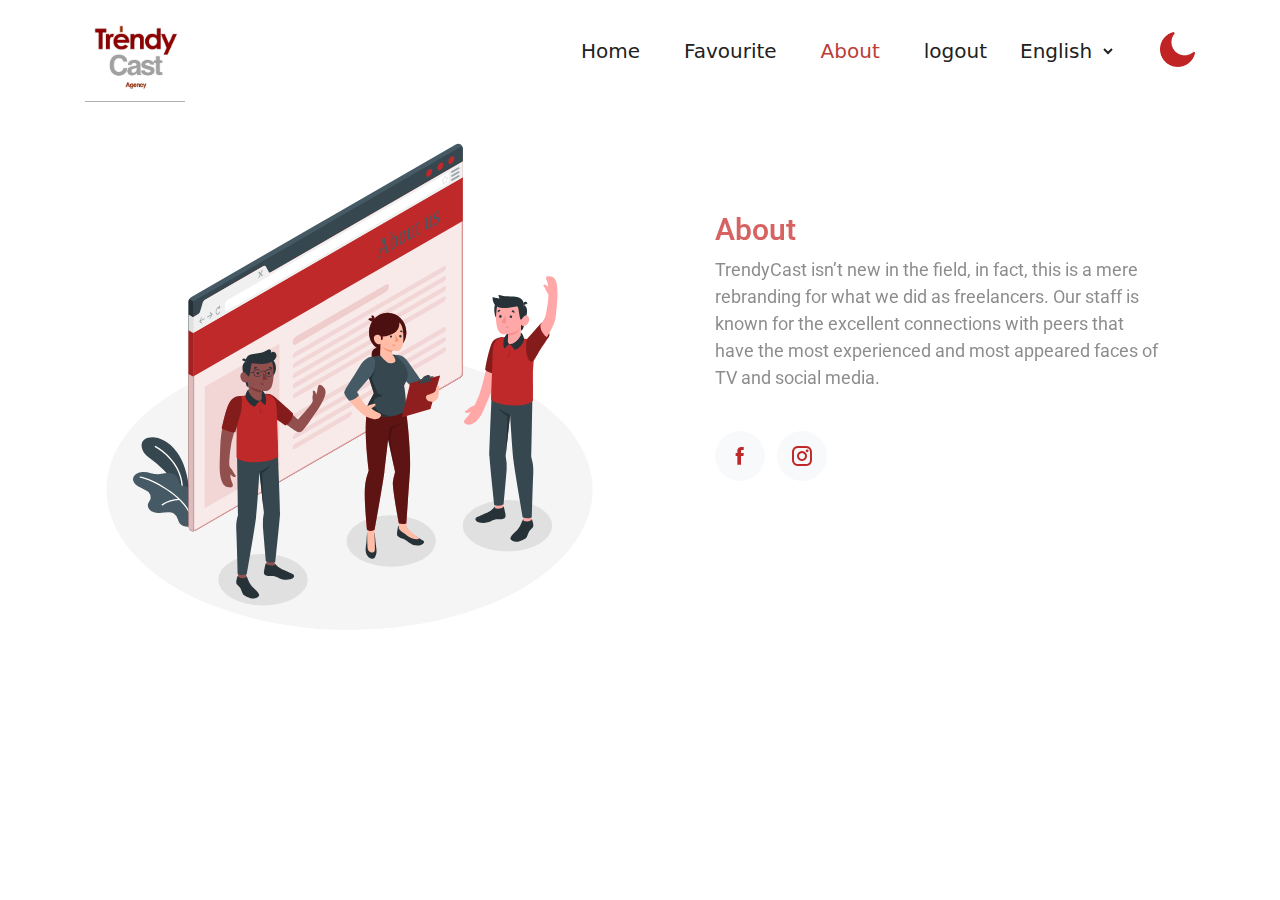
==== commit 4e60a307: "Add files via upload" ====
--- a/about.html
+++ b/about.html
@@ -85,12 +85,13 @@
             <nav class="site-navigation position-relative text-right" role="navigation">
 
               <ul class="site-menu main-menu  js-clone-nav mr-auto d-none d-lg-block">
-                <li ><a href="index.html" class="nav-link">Home</a></li>
+                <li ><a href="home.html" class="nav-link">Home</a></li>
         
                 <li ><a href="favourite.html" class="nav-link">Favourite
                 </a></li>
            
                 <li class="active"><a href="about.html" class="nav-link">About </a></li>
+                <li ><a href="index.html" class="nav-link">logout </a></li>   
                 <li>
                   <select class="btn1" onchange="location = this.value;"> 
                     <option value="./about.html" selected>english</option> 
--- a/css/style.css
+++ b/css/style.css
@@ -6,6 +6,7 @@
   --primary-color:#212121;
   --secondary-color:#fff;  
 --actor-color:rgba(0, 0, 0, 0.358); 
+--actor-colorr:rgba(0, 0, 0, 0.358); 
 --actor-shadow:black;
 --dis-color:rgba(2, 2, 2, 0.459);
 --aboutt:#d66262; 
@@ -17,8 +18,9 @@
   --h1-color:rgba(224, 218, 218, 0.777);
   --primary-color:#edf2f2;
   --secondary-color:#212121;  
---actor-color:#edf2f2;  
---actor-shadow:rgb(59, 59, 59);
+--actor-color:#292a2a;  
+--actor-colorr:#edf2f2;  
+--actor-shadow:none;
 --dis-color:#edf2f2;
 --aboutt:#BF2929;
 --card:#353434;
@@ -607,7 +609,7 @@
 }
   .main h2 
   {
-   text-transform: capitalize; color: var(--actor-color); font-weight: 600;
+   text-transform: capitalize; color: var(--actor-colorr); font-weight: 600;
   }
   .pro 
   { 
@@ -771,6 +773,7 @@
   border-radius: 50%;
 }
 
+
 /* appearance for checked radiobutton */
 input[type="radio"]:checked {
   background-color: #BF2929;
@@ -784,26 +787,28 @@
   -moz-appearance: none;
   -o-appearance: none;
   appearance: none;
-  outline: 1px solid gray;
   box-shadow: none;
   font-size: 1.3em;
   text-align: center;
   line-height: 1em;
-  background: #BF2929;
+  background: var(--h1-color);
+  border: 2px solid var(--h1-color);
+  border-radius: 16px;
+  cursor: pointer;
 } 
 
 .search 
 {
   cursor: pointer;
 }
+
+
 .check 
 {
   float: right; border-radius:20px; 
 }
-input[type='checkbox']:checked:after {
-  content: '✔'; 
-  
-  color: white;
+.check input:checked  {
+  background: linear-gradient(-45deg, #BF2929 20%, #BF2929 100%);
 }
 @media all and (min-width:2000px) {
   .actorlist
@@ -843,3 +848,26 @@
 
 }
   } 
+  
+@media (min-width:600px) {
+  .tablee{
+    position: relative; right: 60px;
+  } 
+}
+
+
+@media (max-width:600px) {
+  .main h2 
+  {
+   text-transform: capitalize; color: var(--actor-colorr); font-weight: 600; 
+   font-size: 22px;
+   margin-top: 10px;  
+   width: 40%; 
+  } 
+  .search 
+  {
+    width: 40px;
+    height: 40px;
+    margin-right: 10px;
+  }
+}
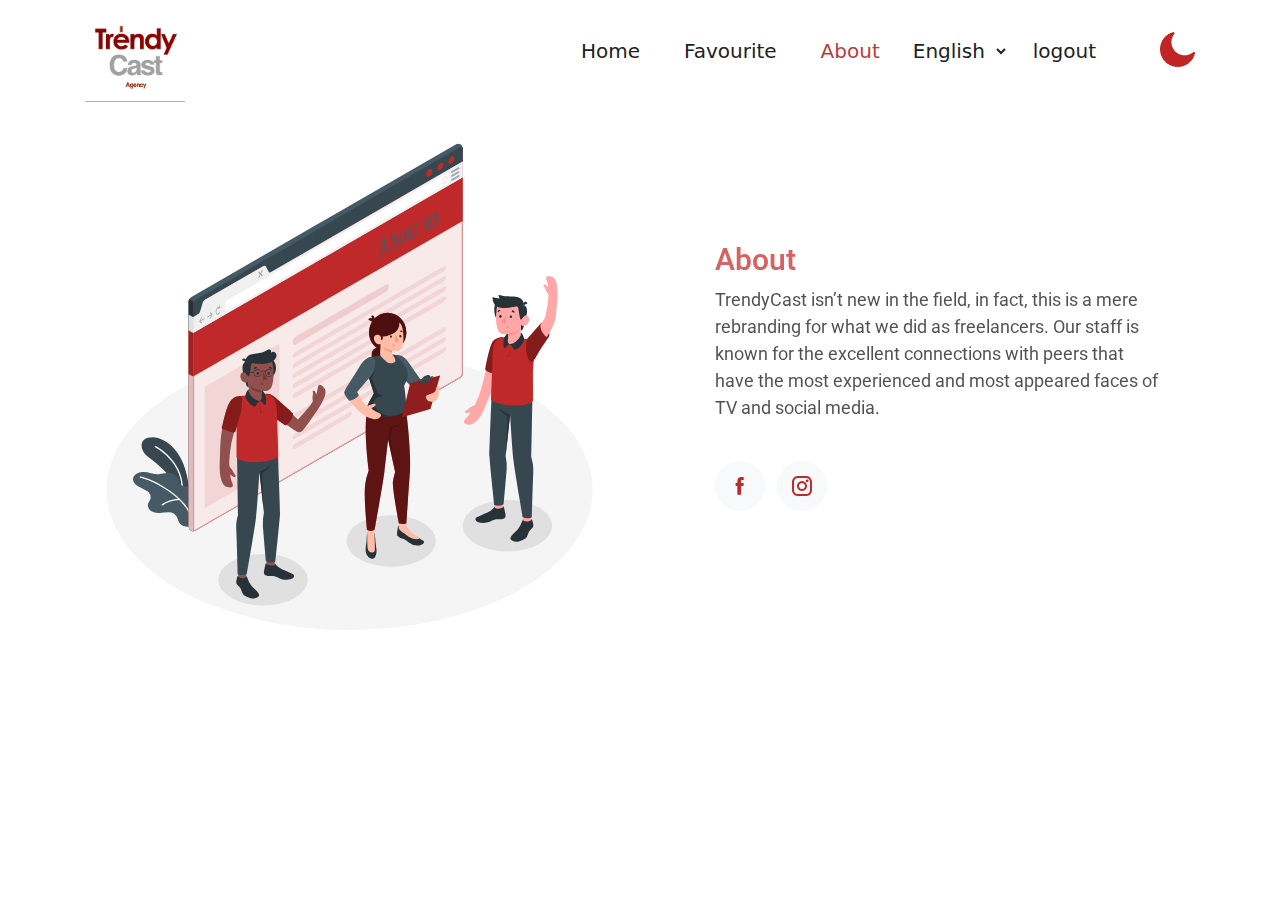
==== commit 2b5cd53c: "Add files via upload" ====
--- a/about.html
+++ b/about.html
@@ -91,13 +91,14 @@
                 </a></li>
            
                 <li class="active"><a href="about.html" class="nav-link">About </a></li>
-                <li ><a href="index.html" class="nav-link">logout </a></li>   
+                
                 <li>
                   <select class="btn1" onchange="location = this.value;"> 
                     <option value="./about.html" selected>english</option> 
                       <option value="./kurdish/about.html" >kurdish</option> 
                    </select> 
                   </li>
+                  <li ><a href="index.html" class="nav-link">logout </a></li>  
    &nbsp; &nbsp; &nbsp; &nbsp; &nbsp;
    <li ><span onclick="iconn()"><img class="chngmode" id="icon" width="35" style="margin-bottom: 8px; cursor: pointer;"  alt=""></li></span>
                 
--- a/css/style.css
+++ b/css/style.css
@@ -7,10 +7,11 @@
   --secondary-color:#fff;  
 --actor-color:rgba(0, 0, 0, 0.358); 
 --actor-colorr:rgba(0, 0, 0, 0.358); 
---actor-shadow:black;
---dis-color:rgba(2, 2, 2, 0.459);
+--actor-shadow: rgba(149, 157, 165, 0.2) 0px 8px 24px;
+--dis-color:rgba(2, 2, 2, 0.688);
 --aboutt:#d66262; 
---card:#fff;
+--card:#fff; 
+--ani:#c09696;
 --h1-color:rgba(55, 55, 55, 0.777);
 }
 .dark-mode 
@@ -23,17 +24,10 @@
 --actor-shadow:none;
 --dis-color:#edf2f2;
 --aboutt:#BF2929;
+--ani:#bf2929;
 --card:#353434;
 }
-  .changeimg {
-
-    content:url("./img/logo.jpg");
-    }
-    .chngmode
-    {
-      
-    content:url("./img/moon.png");
-    }
+
 
 html {
   overflow-x: hidden;  
@@ -42,10 +36,11 @@
 body 
 {
   background-color: var(--secondary-color);
+  transition: 0.5s ease-in-out;
 }
 .d
 {
-margin-top:100px;
+margin-top:130px;
 } 
 
 .w 
@@ -70,6 +65,8 @@
   font-family: "Roboto", sans-serif;
   color: #9fa1a4;
   line-height: 1.5;
+  transition: 0.5s ease-in-out;
+  
 }
 
 .container {
@@ -534,13 +531,15 @@
     height: 500px; 
 
   }
-  #basicExample .active > img{
-    transform:scale(1.1);
-    -webkit-transform: scale(1.1);
-    -webkit-transition: -webkit-transform 10s ease-out;
-    -moz-transition: -moz-transform 10s ease-out;
-    transition: transform 10s ease-out;
-  }
+ 
+  #largeModal .active >img{
+    transform:scale(1.3);
+    -webkit-transform: scale(1.3);
+    -webkit-transition: -webkit-transform 4s ease-out;
+    -moz-transition: -moz-transform 4s ease-out;
+    transition: transform 4s ease-out;
+  }
+  /* #carousel-example-1z .active img , */
   #demo .active > img{
     transform:scale(1.2);
     -webkit-transform: scale(1.2);
@@ -594,10 +593,9 @@
   }
   .box
   {
-   border-radius:20px; padding: 40px;  
    background-color:	var(--card); 
    /* box-shadow: rgba(53, 53, 53, 0.35) 0px 5px 15px; */
-   box-shadow: 4px 0 20px -5px var(--actor-shadow);
+   box-shadow: var(--actor-shadow);
   } 
 .detail ,.gender 
 {
@@ -614,7 +612,7 @@
   .pro 
   { 
     width:110px;
-  border-radius: 50%; margin-top: -20px;
+  border-radius: 10%; margin-top: -20px;
   
   }  
 
@@ -634,34 +632,27 @@
     left: 230px;
   
   }}
-  @media (min-width:1280px){
+  @media (min-width:1280px){ 
+    .pro 
+    {
+      margin-top: 10px;
+    }
     input[type='checkbox']{
     width: 25px !important;
     height: 25px !important;
     /* margin: 5px; */
     position: absolute;
-    top: 6px;
+    top: 15px;
     left: 230px;
   
   }}
   @media (max-width:1024px) {
-    
-    .box{
-      padding: 0px;  
-      padding-bottom: 18px;  
-      width: 85%;
-      text-align: center; 
-      margin-left: 25px;
-    }input[type='checkbox']{
-      width: 10px !important;
-      height: 10px !important;
- margin: auto;
-    }
+
     .pro 
     {
      width:90px;
-     border-radius: 50%; margin-top: 10px;
-     margin-left: 40px;
+ margin-top: 10px;
+     margin-left: 10px;
     }
     h1 
     {
@@ -675,7 +666,8 @@
      margin-bottom: 30px;
  } 
 
-  }
+  } 
+
   .btn1
 {
   color: var(--primary-color);
@@ -871,3 +863,17 @@
     margin-right: 10px;
   }
 }
+@media (max-width:350px) {
+  .view{
+    padding:8px 25px;
+  } 
+  input[type='checkbox']{
+    width: 10px !important;
+    height: 10px !important;
+    /* margin: 5px; */
+    position: absolute;
+    top: 15px;
+    right: 15px;
+  } 
+}
+
